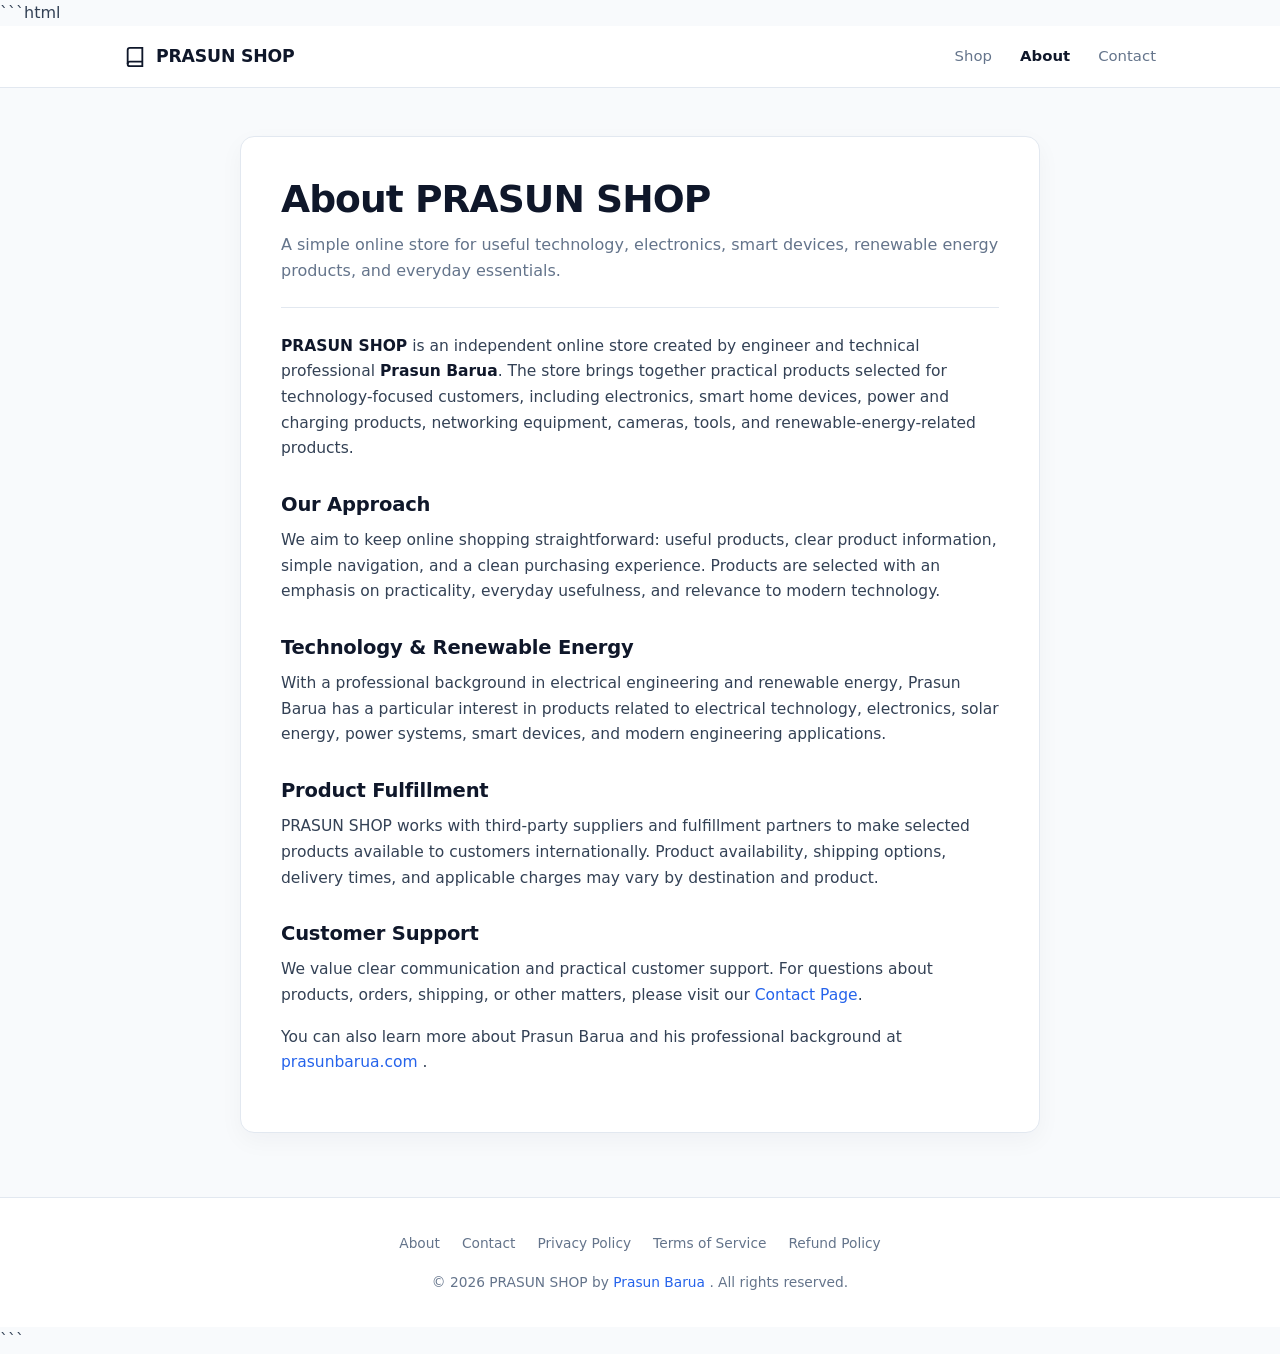
==== about.html @ 03c6f917 "Update about.html" ====
```html
<!DOCTYPE html>
<html lang="en">
<head>

  <!-- Google tag (gtag.js) -->
  <script async src="https://www.googletagmanager.com/gtag/js?id=G-D9F2VQ4247"></script>
  <script>
    window.dataLayer = window.dataLayer || [];
    function gtag(){dataLayer.push(arguments);}
    gtag('js', new Date());
    gtag('config', 'G-D9F2VQ4247');
  </script>

  <meta charset="UTF-8" />
  <meta name="viewport" content="width=device-width, initial-scale=1.0" />

  <meta
    name="description"
    content="Learn about PRASUN SHOP, an online store offering practical technology, electronics, smart home, renewable energy, and everyday digital products."
  />

  <meta
    name="robots"
    content="index, follow"
  />

  <title>About — PRASUN SHOP</title>

  <!-- Google AdSense -->
  <script
    async
    src="https://pagead2.googlesyndication.com/pagead/js/adsbygoogle.js?client=ca-pub-8736637194399168"
    crossorigin="anonymous">
  </script>

  <style>

    /* =========================================================================
       RESET / BASE
       ========================================================================= */

    * {
      box-sizing: border-box;
      margin: 0;
      padding: 0;
    }

    :root {
      --bg: #f8fafc;
      --surface: #ffffff;
      --border: #e2e8f0;
      --text: #0f172a;
      --body: #334155;
      --muted: #64748b;
      --primary: #2563eb;
      --primary-hover: #1d4ed8;
      --max-width: 1080px;
    }

    html {
      scroll-behavior: smooth;
    }

    body {
      background: var(--bg);
      color: var(--body);
      font-family:
        system-ui,
        -apple-system,
        BlinkMacSystemFont,
        "Segoe UI",
        Roboto,
        Helvetica,
        Arial,
        sans-serif;
      line-height: 1.65;
      -webkit-font-smoothing: antialiased;
      text-rendering: optimizeLegibility;
    }

    a {
      color: var(--primary);
      text-decoration: none;
    }

    a:hover {
      color: var(--primary-hover);
    }


    /* =========================================================================
       HEADER
       ========================================================================= */

    .header {
      position: sticky;
      top: 0;
      z-index: 100;

      background: rgba(255, 255, 255, 0.96);

      border-bottom: 1px solid var(--border);

      backdrop-filter: blur(12px);
      -webkit-backdrop-filter: blur(12px);
    }

    .header-container {
      width: 100%;
      max-width: var(--max-width);

      margin: 0 auto;

      display: flex;
      align-items: center;
      justify-content: space-between;

      gap: 24px;

      padding:
        16px
        24px;
    }


    /* =========================================================================
       LOGO
       ========================================================================= */

    .logo {
      display: inline-flex;
      align-items: center;
      gap: 10px;

      color: var(--text);

      text-decoration: none;

      font-size: 1.08rem;
      font-weight: 700;
      letter-spacing: -0.01em;

      white-space: nowrap;
    }

    .logo:hover {
      color: var(--text);
    }

    .logo svg {
      width: 22px;
      height: 22px;

      flex: 0 0 auto;
    }


    /* =========================================================================
       NAVIGATION
       ========================================================================= */

    .nav-links {
      display: flex;
      align-items: center;
      gap: 28px;
    }

    .nav-links a {
      color: var(--muted);

      font-size: 0.93rem;
      font-weight: 500;

      text-decoration: none;

      transition:
        color 0.18s ease;
    }

    .nav-links a:hover,
    .nav-links a.active {
      color: var(--text);
    }

    .nav-links a.active {
      font-weight: 600;
    }


    /* =========================================================================
       MAIN CONTENT
       ========================================================================= */

    main {
      width: 100%;
    }

    .content-card {
      width: calc(100% - 32px);
      max-width: 800px;

      margin:
        48px auto
        64px;

      padding:
        40px;

      background: var(--surface);

      border: 1px solid var(--border);

      border-radius: 14px;

      box-shadow:
        0 8px 24px rgba(15, 23, 42, 0.04);
    }

    h1 {
      color: var(--text);

      font-size: clamp(
        1.9rem,
        4vw,
        2.35rem
      );

      line-height: 1.2;

      letter-spacing: -0.025em;

      margin-bottom: 10px;
    }

    .subtitle {
      color: var(--muted);

      font-size: 1rem;

      line-height: 1.65;

      padding-bottom: 22px;

      margin-bottom: 26px;

      border-bottom: 1px solid var(--border);
    }

    h2 {
      color: var(--text);

      font-size: 1.22rem;

      line-height: 1.35;

      margin:
        30px 0
        10px;

      letter-spacing: -0.01em;
    }

    p {
      color: var(--body);

      font-size: 0.97rem;

      margin-bottom: 16px;
    }

    strong {
      color: var(--text);
      font-weight: 650;
    }


    /* =========================================================================
       FOOTER
       ========================================================================= */

    .footer {
      border-top: 1px solid var(--border);

      background: var(--surface);

      padding:
        34px
        20px;

      text-align: center;

      color: var(--muted);

      font-size: 0.86rem;
    }

    .footer-container {
      width: 100%;
      max-width: var(--max-width);

      margin: 0 auto;

      display: flex;
      flex-direction: column;
      align-items: center;

      gap: 16px;
    }

    .footer-links {
      display: flex;
      flex-wrap: wrap;
      justify-content: center;

      gap:
        10px
        22px;
    }

    .footer-links a {
      color: var(--muted);

      font-weight: 500;

      text-decoration: none;

      transition:
        color 0.18s ease;
    }

    .footer-links a:hover {
      color: var(--text);
    }

    .footer p {
      margin: 0;

      color: var(--muted);

      font-size: 0.86rem;
    }


    /* =========================================================================
       MOBILE
       ========================================================================= */

    @media (max-width: 700px) {

      .header-container {
        padding:
          14px
          16px;

        gap: 16px;
      }

      .logo {
        font-size: 1rem;
      }

      .nav-links {
        gap: 16px;
      }

      .nav-links a {
        font-size: 0.86rem;
      }

      .content-card {
        width: calc(100% - 24px);

        margin:
          28px auto
          40px;

        padding:
          28px
          22px;

        border-radius: 12px;
      }

      h1 {
        font-size: 1.85rem;
      }

      .subtitle {
        font-size: 0.95rem;
      }

      h2 {
        font-size: 1.15rem;
      }

      p {
        font-size: 0.94rem;
      }

      .footer {
        padding:
          28px
          16px;
      }

      .footer-links {
        gap:
          8px
          16px;
      }

    }


    /* =========================================================================
       ACCESSIBILITY
       ========================================================================= */

    :focus-visible {
      outline:
        2px solid
        var(--primary);

      outline-offset: 3px;
    }

    @media (prefers-reduced-motion: reduce) {

      html {
        scroll-behavior: auto;
      }

      *,
      *::before,
      *::after {
        transition: none !important;
      }

    }

  </style>

</head>

<body>

  <!-- =======================================================================
       HEADER
       ======================================================================= -->

  <header class="header">

    <div class="header-container">

      <a
        href="index.html"
        class="logo"
        aria-label="PRASUN SHOP home"
      >

        <svg
          width="22"
          height="22"
          viewBox="0 0 24 24"
          fill="none"
          stroke="currentColor"
          stroke-width="2"
          aria-hidden="true"
        >
          <path d="M4 19.5A2.5 2.5 0 0 1 6.5 17H20"></path>
          <path d="M6.5 2H20v20H6.5A2.5 2.5 0 0 1 4 19.5v-15A2.5 2.5 0 0 1 6.5 2z"></path>
        </svg>

        <span>PRASUN SHOP</span>

      </a>


      <nav
        class="nav-links"
        aria-label="Primary navigation"
      >

        <a href="index.html">
          Shop
        </a>

        <a
          href="about.html"
          class="active"
          aria-current="page"
        >
          About
        </a>

        <a href="contact.html">
          Contact
        </a>

      </nav>

    </div>

  </header>


  <!-- =======================================================================
       MAIN
       ======================================================================= -->

  <main>

    <article class="content-card">

      <h1>
        About PRASUN SHOP
      </h1>

      <p class="subtitle">
        A simple online store for useful technology, electronics,
        smart devices, renewable energy products, and everyday essentials.
      </p>


      <p>
        <strong>PRASUN SHOP</strong> is an independent online store
        created by engineer and technical professional
        <strong>Prasun Barua</strong>.
        The store brings together practical products selected for
        technology-focused customers, including electronics,
        smart home devices, power and charging products,
        networking equipment, cameras, tools, and renewable-energy-related
        products.
      </p>


      <h2>
        Our Approach
      </h2>

      <p>
        We aim to keep online shopping straightforward:
        useful products, clear product information, simple navigation,
        and a clean purchasing experience.
        Products are selected with an emphasis on practicality,
        everyday usefulness, and relevance to modern technology.
      </p>


      <h2>
        Technology & Renewable Energy
      </h2>

      <p>
        With a professional background in electrical engineering
        and renewable energy, Prasun Barua has a particular interest
        in products related to electrical technology, electronics,
        solar energy, power systems, smart devices, and modern
        engineering applications.
      </p>


      <h2>
        Product Fulfillment
      </h2>

      <p>
        PRASUN SHOP works with third-party suppliers and fulfillment
        partners to make selected products available to customers
        internationally. Product availability, shipping options,
        delivery times, and applicable charges may vary by destination
        and product.
      </p>


      <h2>
        Customer Support
      </h2>

      <p>
        We value clear communication and practical customer support.
        For questions about products, orders, shipping, or other matters,
        please visit our
        <a href="contact.html">Contact Page</a>.
      </p>


      <p>
        You can also learn more about Prasun Barua and his professional
        background at
        <a
          href="https://prasunbarua.com"
          target="_blank"
          rel="noopener noreferrer"
        >
          prasunbarua.com
        </a>.
      </p>

    </article>

  </main>


  <!-- =======================================================================
       FOOTER
       ======================================================================= -->

  <footer class="footer">

    <div class="footer-container">

      <nav
        class="footer-links"
        aria-label="Footer navigation"
      >

        <a href="about.html">
          About
        </a>

        <a href="contact.html">
          Contact
        </a>

        <a href="privacy.html">
          Privacy Policy
        </a>

        <a href="terms.html">
          Terms of Service
        </a>

        <a href="refund.html">
          Refund Policy
        </a>

      </nav>


      <p>
        &copy; 2026 PRASUN SHOP by
        <a
          href="https://prasunbarua.com"
          target="_blank"
          rel="noopener noreferrer"
        >
          Prasun Barua
        </a>.
        All rights reserved.
      </p>

    </div>

  </footer>

</body>
</html>
```
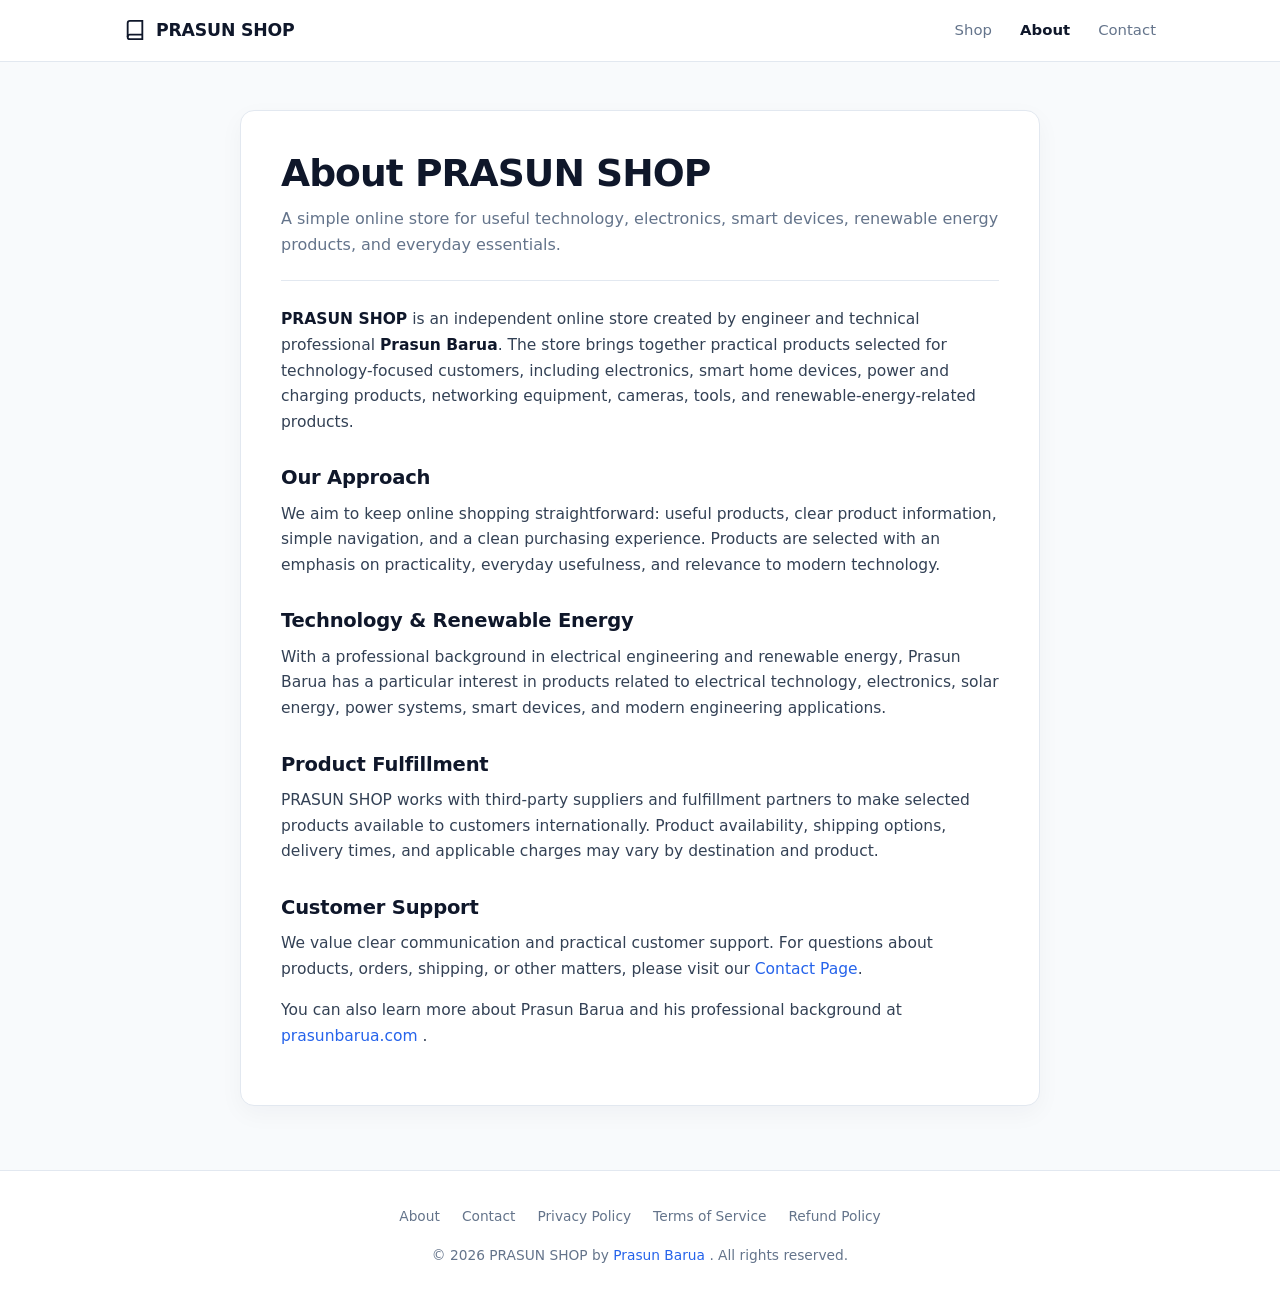
==== commit 8967445e: "Update about.html" ====
--- a/about.html
+++ b/about.html
@@ -1,4 +1,3 @@
-```html
 <!DOCTYPE html>
 <html lang="en">
 <head>
@@ -657,4 +656,4 @@
 
 </body>
 </html>
-```
+
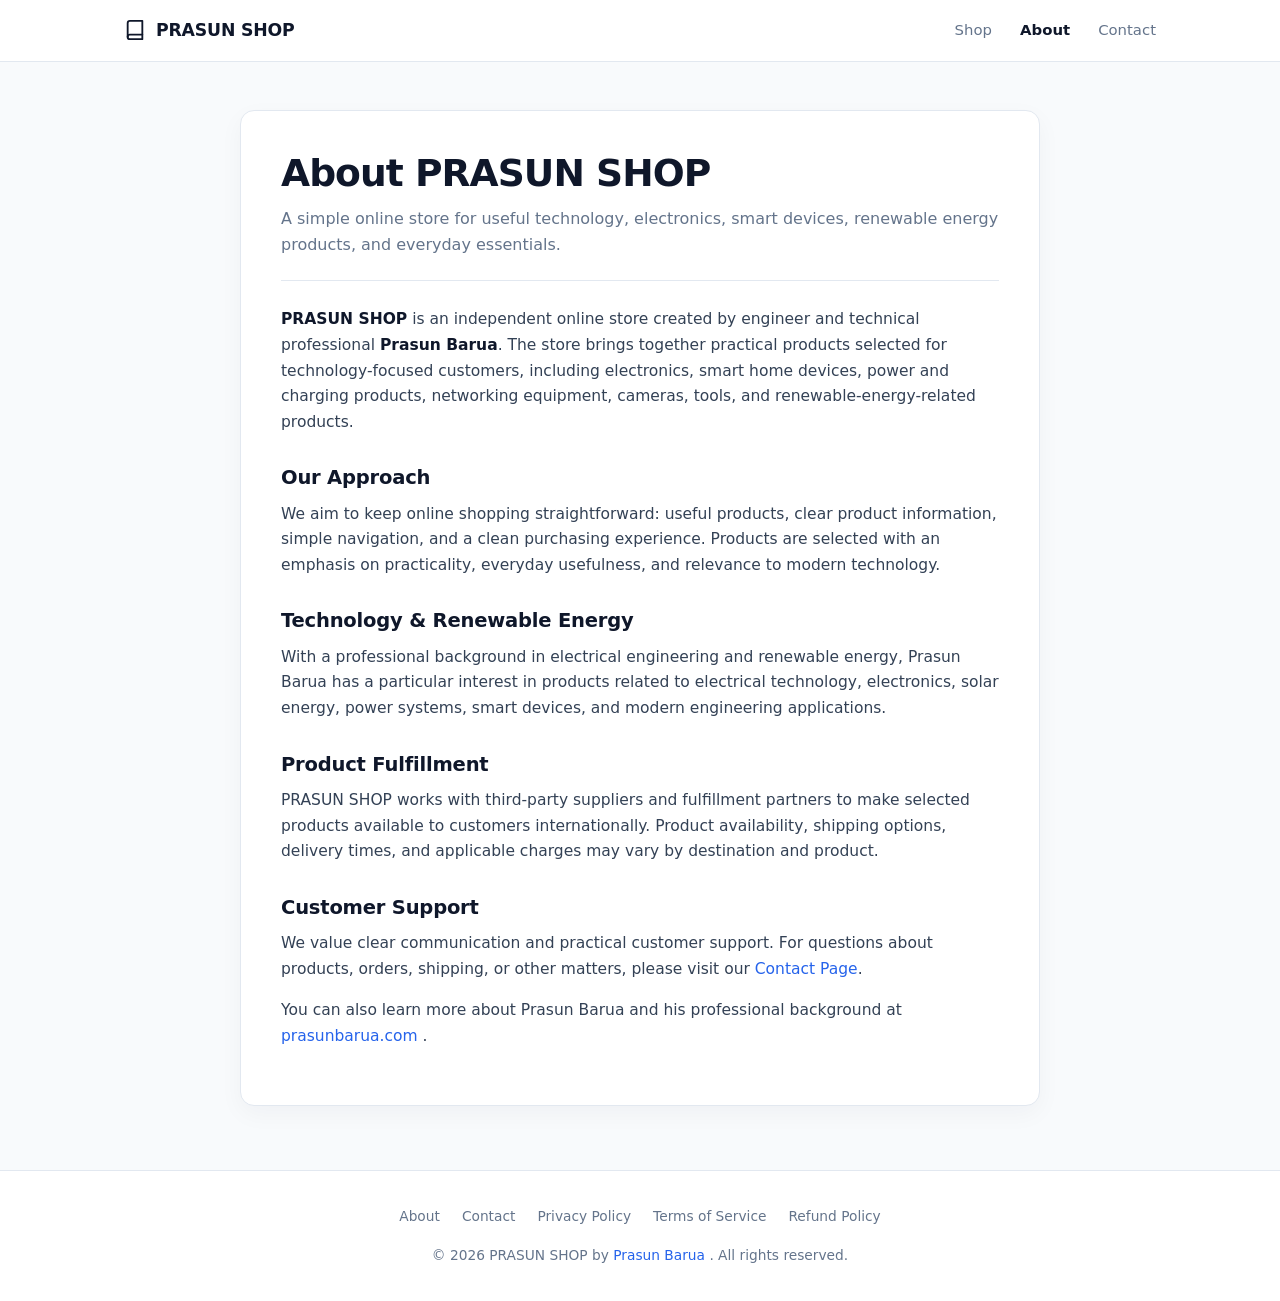
==== commit 1466e66d: "Update about.html" ====
--- a/about.html
+++ b/about.html
@@ -16,7 +16,7 @@
 
   <meta
     name="description"
-    content="Learn about PRASUN SHOP, an online store offering practical technology, electronics, smart home, renewable energy, and everyday digital products."
+    content="Learn about PRASUN SHOP, an online store for technology, electronics, smart devices, renewable energy products, and everyday essentials."
   />
 
   <meta
@@ -34,10 +34,6 @@
   </script>
 
   <style>
-
-    /* =========================================================================
-       RESET / BASE
-       ========================================================================= */
 
     * {
       box-sizing: border-box;
@@ -88,9 +84,9 @@
     }
 
 
-    /* =========================================================================
+    /* =======================================================================
        HEADER
-       ========================================================================= */
+       ======================================================================= */
 
     .header {
       position: sticky;
@@ -117,15 +113,13 @@
 
       gap: 24px;
 
-      padding:
-        16px
-        24px;
-    }
-
-
-    /* =========================================================================
-       LOGO
-       ========================================================================= */
+      padding: 16px 24px;
+    }
+
+
+    /* =======================================================================
+       PRASUN SHOP HOME PAGE LOGO
+       ======================================================================= */
 
     .logo {
       display: inline-flex;
@@ -147,17 +141,22 @@
       color: var(--text);
     }
 
-    .logo svg {
+    /*
+     * Same simple book-style icon used by the home-page version.
+     */
+    .logo-icon {
       width: 22px;
       height: 22px;
 
       flex: 0 0 auto;
-    }
-
-
-    /* =========================================================================
+
+      display: block;
+    }
+
+
+    /* =======================================================================
        NAVIGATION
-       ========================================================================= */
+       ======================================================================= */
 
     .nav-links {
       display: flex;
@@ -173,8 +172,7 @@
 
       text-decoration: none;
 
-      transition:
-        color 0.18s ease;
+      transition: color 0.18s ease;
     }
 
     .nav-links a:hover,
@@ -187,9 +185,9 @@
     }
 
 
-    /* =========================================================================
+    /* =======================================================================
        MAIN CONTENT
-       ========================================================================= */
+       ======================================================================= */
 
     main {
       width: 100%;
@@ -199,12 +197,9 @@
       width: calc(100% - 32px);
       max-width: 800px;
 
-      margin:
-        48px auto
-        64px;
-
-      padding:
-        40px;
+      margin: 48px auto 64px;
+
+      padding: 40px;
 
       background: var(--surface);
 
@@ -219,11 +214,7 @@
     h1 {
       color: var(--text);
 
-      font-size: clamp(
-        1.9rem,
-        4vw,
-        2.35rem
-      );
+      font-size: clamp(1.9rem, 4vw, 2.35rem);
 
       line-height: 1.2;
 
@@ -253,9 +244,7 @@
 
       line-height: 1.35;
 
-      margin:
-        30px 0
-        10px;
+      margin: 30px 0 10px;
 
       letter-spacing: -0.01em;
     }
@@ -274,18 +263,16 @@
     }
 
 
-    /* =========================================================================
+    /* =======================================================================
        FOOTER
-       ========================================================================= */
+       ======================================================================= */
 
     .footer {
       border-top: 1px solid var(--border);
 
       background: var(--surface);
 
-      padding:
-        34px
-        20px;
+      padding: 34px 20px;
 
       text-align: center;
 
@@ -312,9 +299,7 @@
       flex-wrap: wrap;
       justify-content: center;
 
-      gap:
-        10px
-        22px;
+      gap: 10px 22px;
     }
 
     .footer-links a {
@@ -324,8 +309,7 @@
 
       text-decoration: none;
 
-      transition:
-        color 0.18s ease;
+      transition: color 0.18s ease;
     }
 
     .footer-links a:hover {
@@ -341,17 +325,14 @@
     }
 
 
-    /* =========================================================================
+    /* =======================================================================
        MOBILE
-       ========================================================================= */
+       ======================================================================= */
 
     @media (max-width: 700px) {
 
       .header-container {
-        padding:
-          14px
-          16px;
-
+        padding: 14px 16px;
         gap: 16px;
       }
 
@@ -370,13 +351,9 @@
       .content-card {
         width: calc(100% - 24px);
 
-        margin:
-          28px auto
-          40px;
-
-        padding:
-          28px
-          22px;
+        margin: 28px auto 40px;
+
+        padding: 28px 22px;
 
         border-radius: 12px;
       }
@@ -398,29 +375,22 @@
       }
 
       .footer {
-        padding:
-          28px
-          16px;
+        padding: 28px 16px;
       }
 
       .footer-links {
-        gap:
-          8px
-          16px;
-      }
-
-    }
-
-
-    /* =========================================================================
+        gap: 8px 16px;
+      }
+
+    }
+
+
+    /* =======================================================================
        ACCESSIBILITY
-       ========================================================================= */
+       ======================================================================= */
 
     :focus-visible {
-      outline:
-        2px solid
-        var(--primary);
-
+      outline: 2px solid var(--primary);
       outline-offset: 3px;
     }
 
@@ -458,13 +428,17 @@
         aria-label="PRASUN SHOP home"
       >
 
+        <!-- SAME HOME PAGE LOGO ICON -->
         <svg
+          class="logo-icon"
           width="22"
           height="22"
           viewBox="0 0 24 24"
           fill="none"
           stroke="currentColor"
           stroke-width="2"
+          stroke-linecap="round"
+          stroke-linejoin="round"
           aria-hidden="true"
         >
           <path d="M4 19.5A2.5 2.5 0 0 1 6.5 17H20"></path>
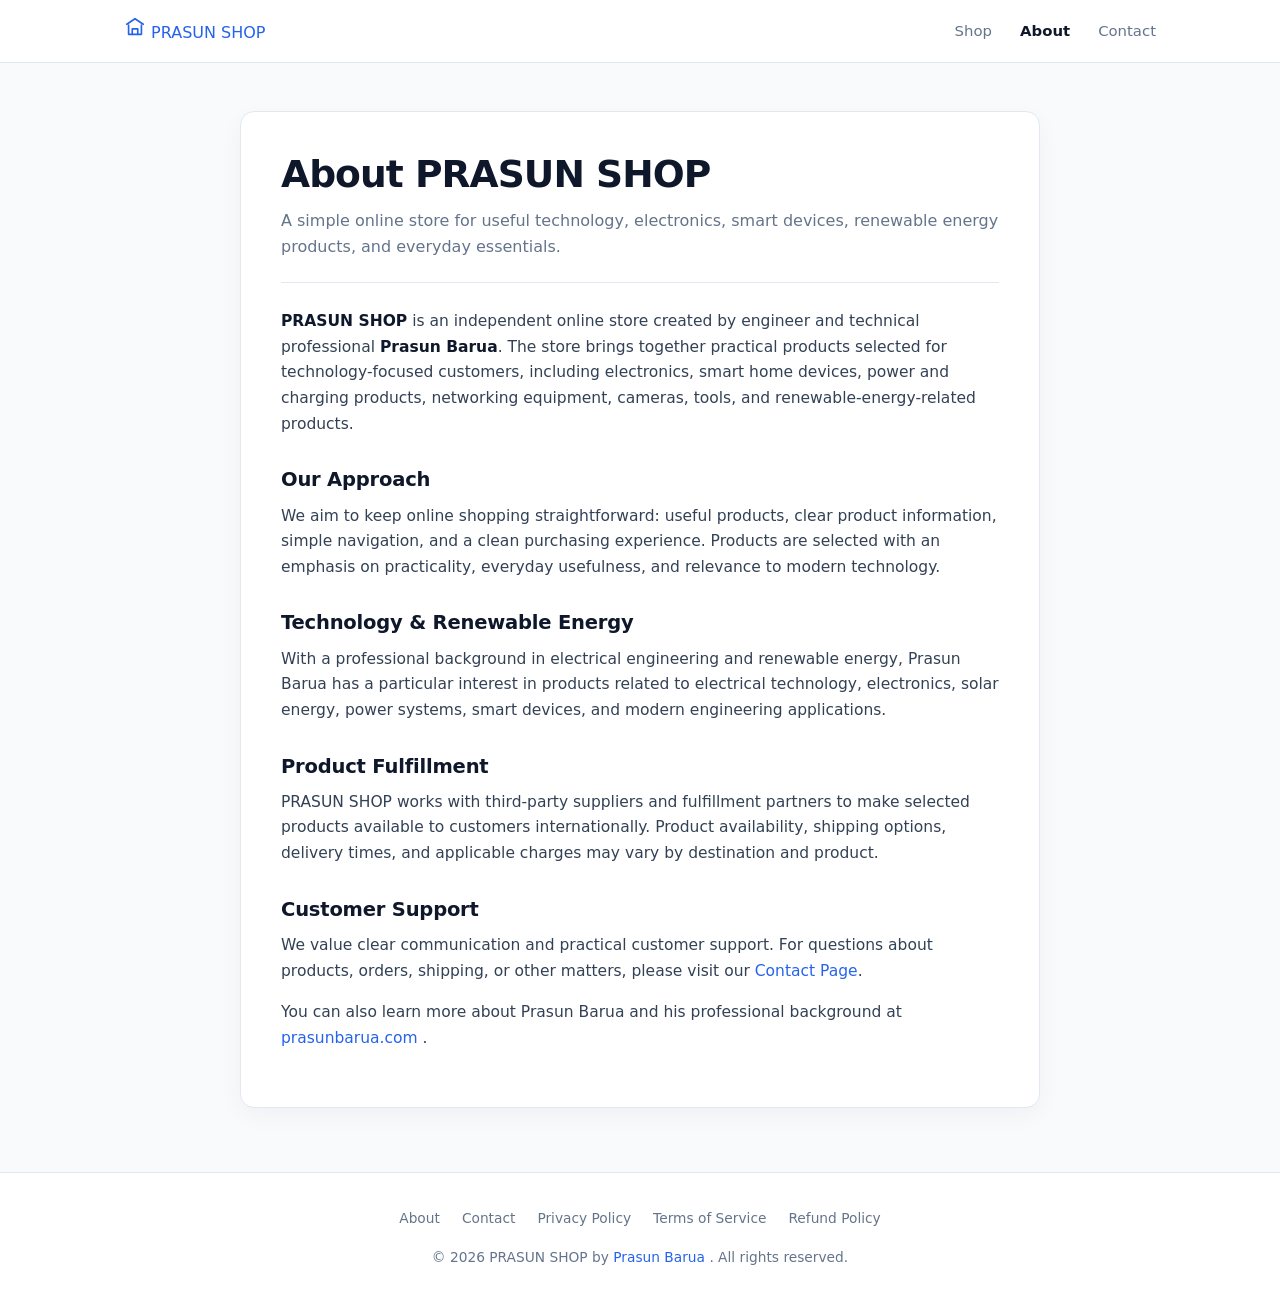
==== commit 87566f91: "Update about.html" ====
--- a/about.html
+++ b/about.html
@@ -422,28 +422,30 @@
 
     <div class="header-container">
 
-      <a
-        href="index.html"
-        class="logo"
-        aria-label="PRASUN SHOP home"
-      >
-
-        <!-- SAME HOME PAGE LOGO ICON -->
-        <svg
-          class="logo-icon"
-          width="22"
-          height="22"
-          viewBox="0 0 24 24"
-          fill="none"
-          stroke="currentColor"
-          stroke-width="2"
-          stroke-linecap="round"
-          stroke-linejoin="round"
-          aria-hidden="true"
-        >
-          <path d="M4 19.5A2.5 2.5 0 0 1 6.5 17H20"></path>
-          <path d="M6.5 2H20v20H6.5A2.5 2.5 0 0 1 4 19.5v-15A2.5 2.5 0 0 1 6.5 2z"></path>
-        </svg>
+       <a
+                href="/"
+                class="site-logo"
+                aria-label="PRASUN SHOP home"
+            >
+
+                <svg
+                    width="22"
+                    height="22"
+                    viewBox="0 0 24 24"
+                    fill="none"
+                    stroke="currentColor"
+                    stroke-width="1.8"
+                    stroke-linecap="round"
+                    stroke-linejoin="round"
+                    aria-hidden="true"
+                    focusable="false"
+                >
+
+                    <path d="M3 9l9-6 9 6"></path>
+                    <path d="M5 10v10h14V10"></path>
+                    <path d="M9 20v-6h6v6"></path>
+
+                </svg>
 
         <span>PRASUN SHOP</span>
 
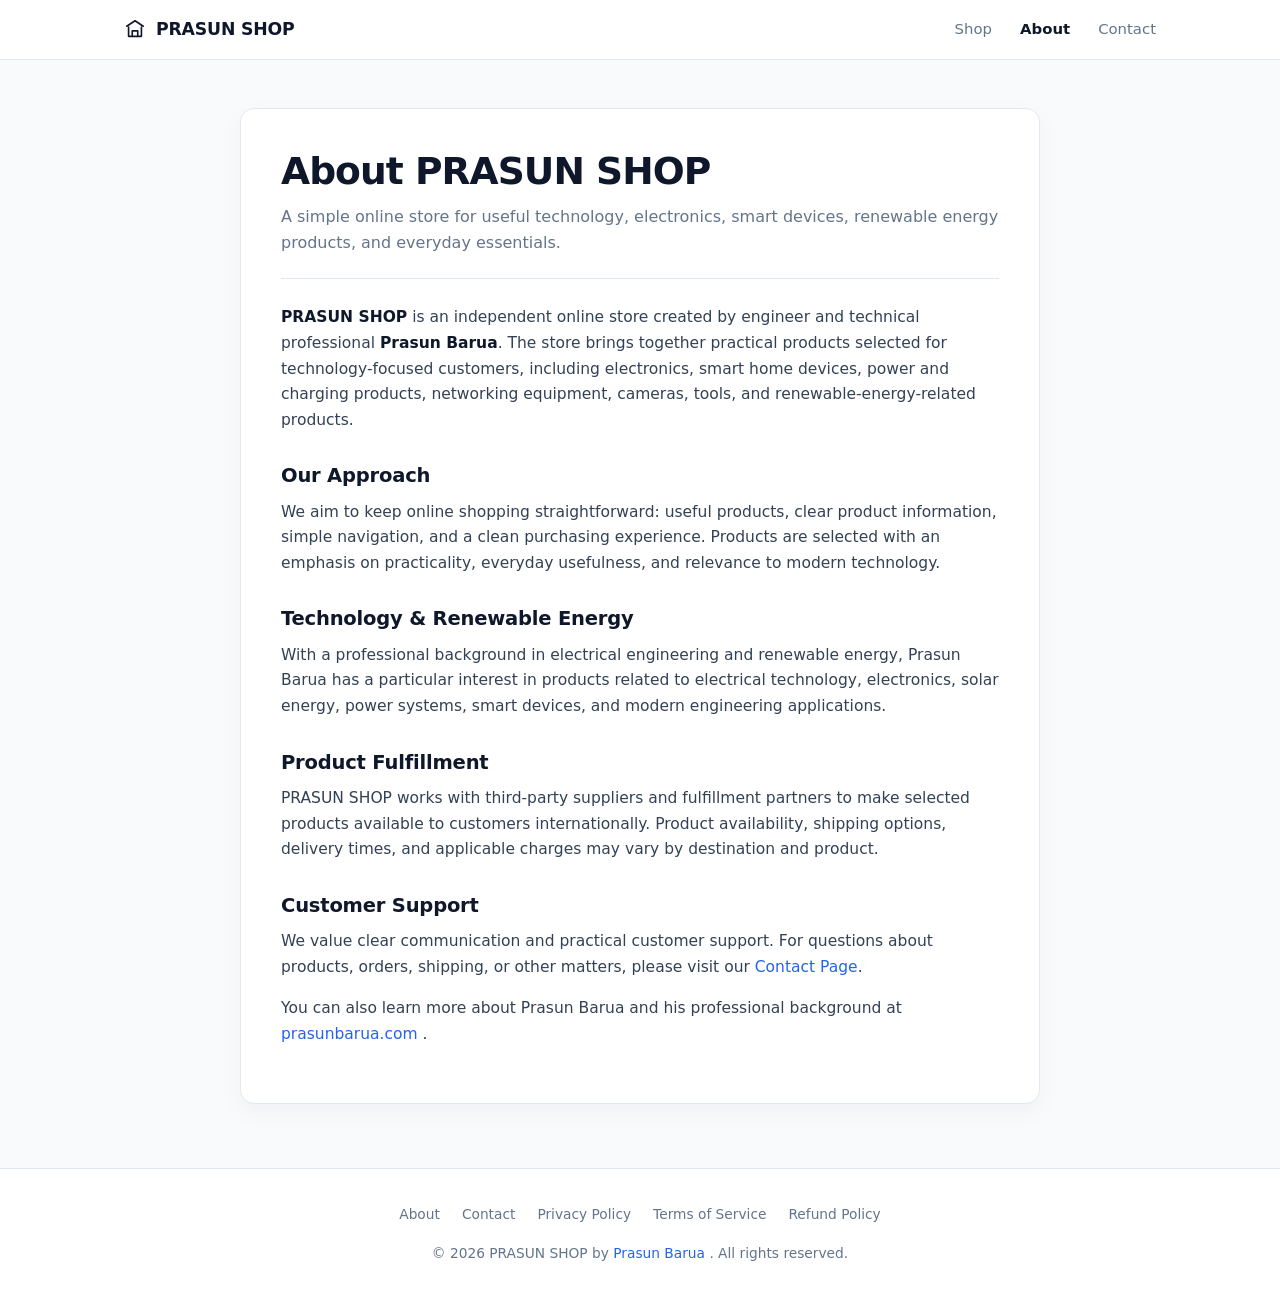
==== commit 6ba3eb20: "Update about.html" ====
--- a/about.html
+++ b/about.html
@@ -11,18 +11,18 @@
     gtag('config', 'G-D9F2VQ4247');
   </script>
 
-  <meta charset="UTF-8" />
-  <meta name="viewport" content="width=device-width, initial-scale=1.0" />
+  <meta charset="UTF-8">
+  <meta name="viewport" content="width=device-width, initial-scale=1.0">
 
   <meta
     name="description"
-    content="Learn about PRASUN SHOP, an online store for technology, electronics, smart devices, renewable energy products, and everyday essentials."
-  />
+    content="About PRASUN SHOP — a clean online store for technology, electronics, smart devices, renewable energy products, and everyday essentials."
+  >
 
   <meta
     name="robots"
     content="index, follow"
-  />
+  >
 
   <title>About — PRASUN SHOP</title>
 
@@ -33,7 +33,12 @@
     crossorigin="anonymous">
   </script>
 
+
   <style>
+
+    /* =======================================================================
+       RESET
+       ======================================================================= */
 
     * {
       box-sizing: border-box;
@@ -41,25 +46,41 @@
       padding: 0;
     }
 
+
+    /* =======================================================================
+       DESIGN TOKENS
+       ======================================================================= */
+
     :root {
-      --bg: #f8fafc;
+      --page-bg: #f8fafc;
       --surface: #ffffff;
       --border: #e2e8f0;
-      --text: #0f172a;
-      --body: #334155;
-      --muted: #64748b;
+
+      --text-dark: #0f172a;
+      --text-body: #334155;
+      --text-muted: #64748b;
+
       --primary: #2563eb;
       --primary-hover: #1d4ed8;
+
       --max-width: 1080px;
     }
+
+
+    /* =======================================================================
+       BODY
+       ======================================================================= */
 
     html {
       scroll-behavior: smooth;
     }
 
     body {
-      background: var(--bg);
-      color: var(--body);
+      min-height: 100vh;
+
+      background: var(--page-bg);
+      color: var(--text-body);
+
       font-family:
         system-ui,
         -apple-system,
@@ -69,10 +90,13 @@
         Helvetica,
         Arial,
         sans-serif;
+
       line-height: 1.65;
+
       -webkit-font-smoothing: antialiased;
       text-rendering: optimizeLegibility;
     }
+
 
     a {
       color: var(--primary);
@@ -101,6 +125,7 @@
       -webkit-backdrop-filter: blur(12px);
     }
 
+
     .header-container {
       width: 100%;
       max-width: var(--max-width);
@@ -113,38 +138,39 @@
 
       gap: 24px;
 
-      padding: 16px 24px;
-    }
-
-
-    /* =======================================================================
-       PRASUN SHOP HOME PAGE LOGO
-       ======================================================================= */
-
-    .logo {
+      padding: 15px 24px;
+    }
+
+
+    /* =======================================================================
+       PRASUN SHOP LOGO
+       ======================================================================= */
+
+    .site-logo {
       display: inline-flex;
       align-items: center;
+
       gap: 10px;
 
-      color: var(--text);
+      color: var(--text-dark);
 
       text-decoration: none;
 
       font-size: 1.08rem;
       font-weight: 700;
+
       letter-spacing: -0.01em;
 
       white-space: nowrap;
     }
 
-    .logo:hover {
-      color: var(--text);
-    }
-
-    /*
-     * Same simple book-style icon used by the home-page version.
-     */
-    .logo-icon {
+
+    .site-logo:hover {
+      color: var(--text-dark);
+    }
+
+
+    .site-logo svg {
       width: 22px;
       height: 22px;
 
@@ -161,24 +187,29 @@
     .nav-links {
       display: flex;
       align-items: center;
+
       gap: 28px;
     }
 
+
     .nav-links a {
-      color: var(--muted);
+      color: var(--text-muted);
 
       font-size: 0.93rem;
       font-weight: 500;
 
       text-decoration: none;
 
-      transition: color 0.18s ease;
-    }
+      transition:
+        color 0.18s ease;
+    }
+
 
     .nav-links a:hover,
     .nav-links a.active {
-      color: var(--text);
-    }
+      color: var(--text-dark);
+    }
+
 
     .nav-links a.active {
       font-weight: 600;
@@ -186,12 +217,13 @@
 
 
     /* =======================================================================
-       MAIN CONTENT
+       MAIN
        ======================================================================= */
 
     main {
       width: 100%;
     }
+
 
     .content-card {
       width: calc(100% - 32px);
@@ -211,10 +243,15 @@
         0 8px 24px rgba(15, 23, 42, 0.04);
     }
 
+
     h1 {
-      color: var(--text);
-
-      font-size: clamp(1.9rem, 4vw, 2.35rem);
+      color: var(--text-dark);
+
+      font-size: clamp(
+        1.9rem,
+        4vw,
+        2.35rem
+      );
 
       line-height: 1.2;
 
@@ -223,8 +260,9 @@
       margin-bottom: 10px;
     }
 
+
     .subtitle {
-      color: var(--muted);
+      color: var(--text-muted);
 
       font-size: 1rem;
 
@@ -237,8 +275,9 @@
       border-bottom: 1px solid var(--border);
     }
 
+
     h2 {
-      color: var(--text);
+      color: var(--text-dark);
 
       font-size: 1.22rem;
 
@@ -249,16 +288,18 @@
       letter-spacing: -0.01em;
     }
 
+
     p {
-      color: var(--body);
+      color: var(--text-body);
 
       font-size: 0.97rem;
 
       margin-bottom: 16px;
     }
 
+
     strong {
-      color: var(--text);
+      color: var(--text-dark);
       font-weight: 650;
     }
 
@@ -276,10 +317,11 @@
 
       text-align: center;
 
-      color: var(--muted);
+      color: var(--text-muted);
 
       font-size: 0.86rem;
     }
+
 
     .footer-container {
       width: 100%;
@@ -294,32 +336,38 @@
       gap: 16px;
     }
 
+
     .footer-links {
       display: flex;
       flex-wrap: wrap;
+
       justify-content: center;
 
       gap: 10px 22px;
     }
 
+
     .footer-links a {
-      color: var(--muted);
+      color: var(--text-muted);
 
       font-weight: 500;
 
       text-decoration: none;
 
-      transition: color 0.18s ease;
-    }
+      transition:
+        color 0.18s ease;
+    }
+
 
     .footer-links a:hover {
-      color: var(--text);
-    }
+      color: var(--text-dark);
+    }
+
 
     .footer p {
       margin: 0;
 
-      color: var(--muted);
+      color: var(--text-muted);
 
       font-size: 0.86rem;
     }
@@ -336,18 +384,28 @@
         gap: 16px;
       }
 
-      .logo {
+
+      .site-logo {
         font-size: 1rem;
       }
+
+
+      .site-logo svg {
+        width: 22px;
+        height: 22px;
+      }
+
 
       .nav-links {
         gap: 16px;
       }
 
+
       .nav-links a {
         font-size: 0.86rem;
       }
 
+
       .content-card {
         width: calc(100% - 24px);
 
@@ -358,26 +416,32 @@
         border-radius: 12px;
       }
 
+
       h1 {
         font-size: 1.85rem;
       }
 
+
       .subtitle {
         font-size: 0.95rem;
       }
 
+
       h2 {
         font-size: 1.15rem;
       }
 
+
       p {
         font-size: 0.94rem;
       }
 
+
       .footer {
         padding: 28px 16px;
       }
 
+
       .footer-links {
         gap: 8px 16px;
       }
@@ -391,8 +455,10 @@
 
     :focus-visible {
       outline: 2px solid var(--primary);
+
       outline-offset: 3px;
     }
+
 
     @media (prefers-reduced-motion: reduce) {
 
@@ -412,40 +478,42 @@
 
 </head>
 
+
 <body>
 
-  <!-- =======================================================================
+  <!-- =====================================================================
        HEADER
-       ======================================================================= -->
+       ===================================================================== -->
 
   <header class="header">
 
     <div class="header-container">
 
-       <a
-                href="/"
-                class="site-logo"
-                aria-label="PRASUN SHOP home"
-            >
-
-                <svg
-                    width="22"
-                    height="22"
-                    viewBox="0 0 24 24"
-                    fill="none"
-                    stroke="currentColor"
-                    stroke-width="1.8"
-                    stroke-linecap="round"
-                    stroke-linejoin="round"
-                    aria-hidden="true"
-                    focusable="false"
-                >
-
-                    <path d="M3 9l9-6 9 6"></path>
-                    <path d="M5 10v10h14V10"></path>
-                    <path d="M9 20v-6h6v6"></path>
-
-                </svg>
+      <a
+        href="/"
+        class="site-logo"
+        aria-label="PRASUN SHOP home"
+      >
+
+        <!-- EXACT HOME-PAGE ICON PROVIDED -->
+        <svg
+          width="22"
+          height="22"
+          viewBox="0 0 24 24"
+          fill="none"
+          stroke="currentColor"
+          stroke-width="1.8"
+          stroke-linecap="round"
+          stroke-linejoin="round"
+          aria-hidden="true"
+          focusable="false"
+        >
+
+          <path d="M3 9l9-6 9 6"></path>
+          <path d="M5 10v10h14V10"></path>
+          <path d="M9 20v-6h6v6"></path>
+
+        </svg>
 
         <span>PRASUN SHOP</span>
 
@@ -457,7 +525,7 @@
         aria-label="Primary navigation"
       >
 
-        <a href="index.html">
+        <a href="/">
           Shop
         </a>
 
@@ -480,9 +548,9 @@
   </header>
 
 
-  <!-- =======================================================================
-       MAIN
-       ======================================================================= -->
+  <!-- =====================================================================
+       MAIN CONTENT
+       ===================================================================== -->
 
   <main>
 
@@ -491,6 +559,7 @@
       <h1>
         About PRASUN SHOP
       </h1>
+
 
       <p class="subtitle">
         A simple online store for useful technology, electronics,
@@ -514,6 +583,7 @@
         Our Approach
       </h2>
 
+
       <p>
         We aim to keep online shopping straightforward:
         useful products, clear product information, simple navigation,
@@ -524,8 +594,9 @@
 
 
       <h2>
-        Technology & Renewable Energy
+        Technology &amp; Renewable Energy
       </h2>
+
 
       <p>
         With a professional background in electrical engineering
@@ -540,6 +611,7 @@
         Product Fulfillment
       </h2>
 
+
       <p>
         PRASUN SHOP works with third-party suppliers and fulfillment
         partners to make selected products available to customers
@@ -552,6 +624,7 @@
       <h2>
         Customer Support
       </h2>
+
 
       <p>
         We value clear communication and practical customer support.
@@ -578,9 +651,9 @@
   </main>
 
 
-  <!-- =======================================================================
+  <!-- =====================================================================
        FOOTER
-       ======================================================================= -->
+       ===================================================================== -->
 
   <footer class="footer">
 
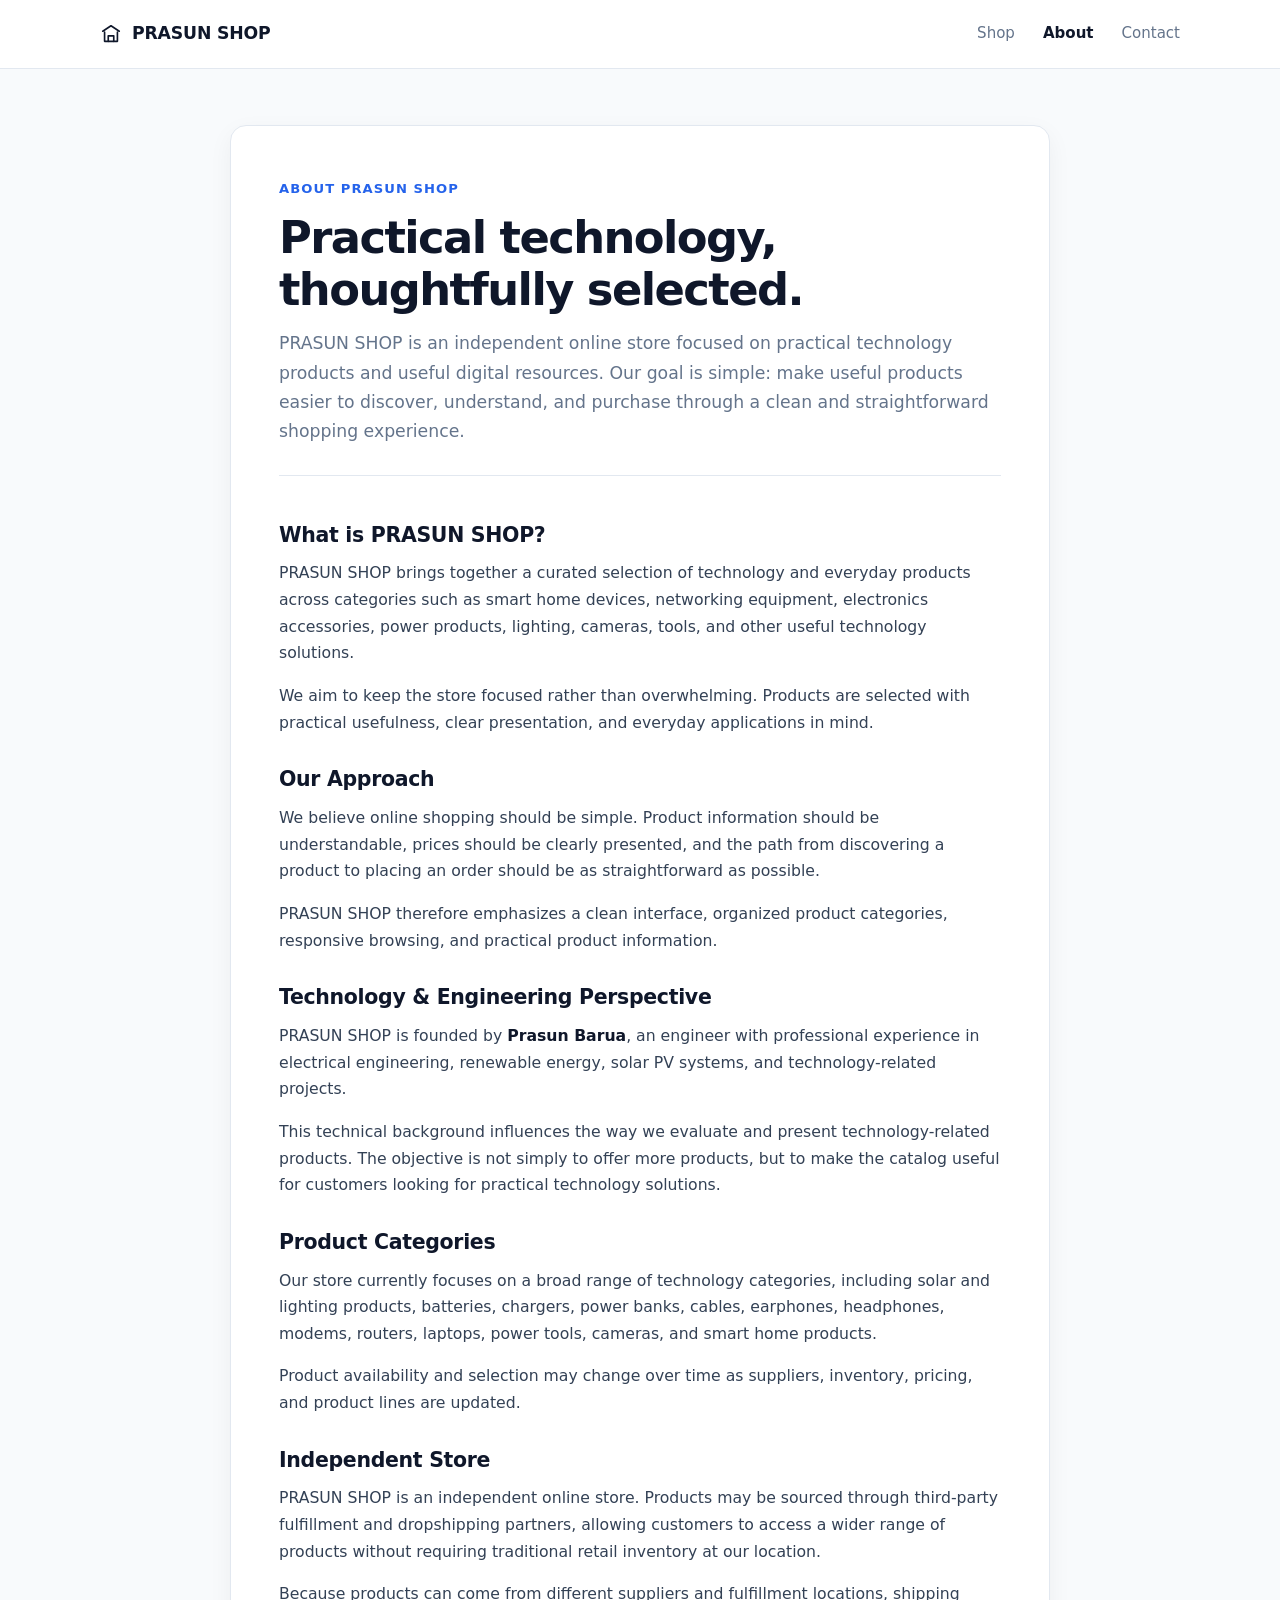
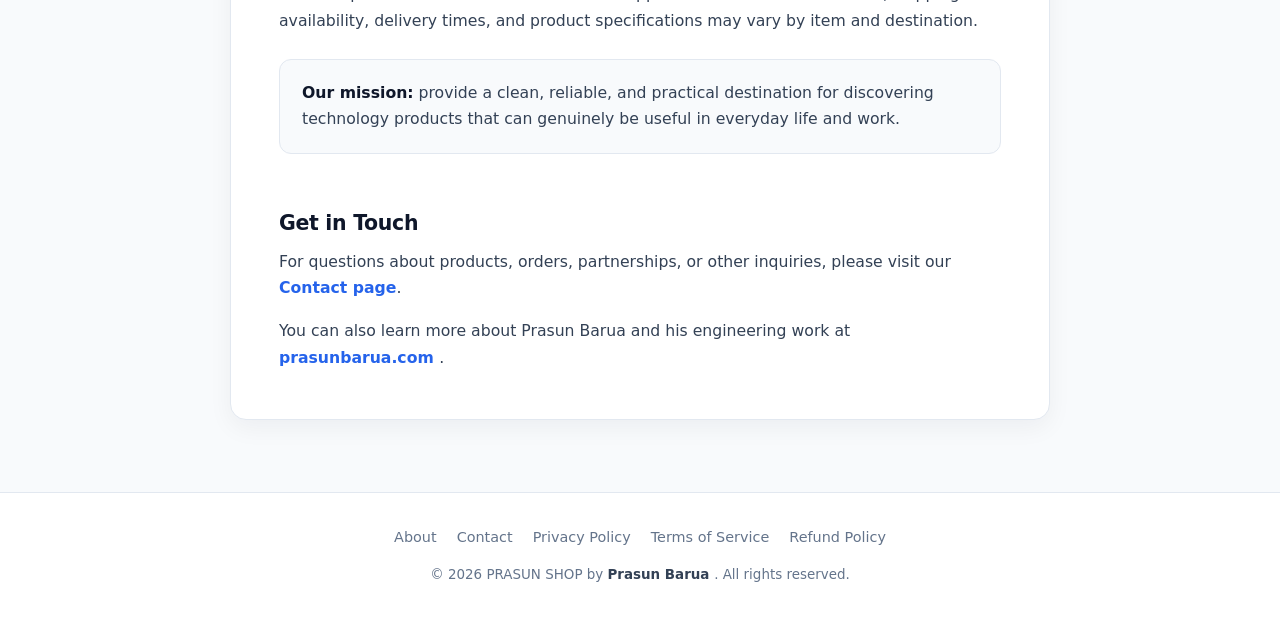
==== commit 1a74f0c7: "Update about.html" ====
--- a/about.html
+++ b/about.html
@@ -1,708 +1,640 @@
 <!DOCTYPE html>
+
 <html lang="en">
 <head>
 
-  <!-- Google tag (gtag.js) -->
-  <script async src="https://www.googletagmanager.com/gtag/js?id=G-D9F2VQ4247"></script>
-  <script>
+
+<!-- Google tag (gtag.js) -->
+<script async src="https://www.googletagmanager.com/gtag/js?id=G-D9F2VQ4247"></script>
+
+<script>
     window.dataLayer = window.dataLayer || [];
-    function gtag(){dataLayer.push(arguments);}
-    gtag('js', new Date());
-    gtag('config', 'G-D9F2VQ4247');
-  </script>
-
-  <meta charset="UTF-8">
-  <meta name="viewport" content="width=device-width, initial-scale=1.0">
-
-  <meta
+
+    function gtag() {
+        dataLayer.push(arguments);
+    }
+
+    gtag("js", new Date());
+    gtag("config", "G-D9F2VQ4247");
+</script>
+
+<meta charset="UTF-8">
+
+<meta
+    name="viewport"
+    content="width=device-width, initial-scale=1.0"
+>
+
+<meta
     name="description"
-    content="About PRASUN SHOP — a clean online store for technology, electronics, smart devices, renewable energy products, and everyday essentials."
-  >
-
-  <meta
+    content="Learn about PRASUN SHOP, an online store offering practical technology products and carefully selected digital resources."
+>
+
+<meta
     name="robots"
     content="index, follow"
-  >
-
-  <title>About — PRASUN SHOP</title>
-
-  <!-- Google AdSense -->
-  <script
-    async
-    src="https://pagead2.googlesyndication.com/pagead/js/adsbygoogle.js?client=ca-pub-8736637194399168"
-    crossorigin="anonymous">
-  </script>
-
-
-  <style>
-
-    /* =======================================================================
-       RESET
-       ======================================================================= */
+>
+
+<title>About — PRASUN SHOP</title>
+
+<link
+    rel="canonical"
+    href="https://shop.prasunbarua.com/about.html"
+>
+
+<!-- Google AdSense -->
+<script async src="https://pagead2.googlesyndication.com/pagead/js/adsbygoogle.js?client=ca-pub-8736637194399168"
+     crossorigin="anonymous"></script>
+
+<style>
+
+    :root {
+        --bg: #f8fafc;
+        --surface: #ffffff;
+        --border: #e2e8f0;
+        --text: #0f172a;
+        --body: #334155;
+        --muted: #64748b;
+        --primary: #2563eb;
+        --primary-hover: #1d4ed8;
+        --max-width: 1080px;
+    }
 
     * {
-      box-sizing: border-box;
-      margin: 0;
-      padding: 0;
-    }
-
-
-    /* =======================================================================
-       DESIGN TOKENS
-       ======================================================================= */
-
-    :root {
-      --page-bg: #f8fafc;
-      --surface: #ffffff;
-      --border: #e2e8f0;
-
-      --text-dark: #0f172a;
-      --text-body: #334155;
-      --text-muted: #64748b;
-
-      --primary: #2563eb;
-      --primary-hover: #1d4ed8;
-
-      --max-width: 1080px;
-    }
-
-
-    /* =======================================================================
-       BODY
-       ======================================================================= */
+        box-sizing: border-box;
+        margin: 0;
+        padding: 0;
+    }
 
     html {
-      scroll-behavior: smooth;
+        scroll-behavior: smooth;
     }
 
     body {
-      min-height: 100vh;
-
-      background: var(--page-bg);
-      color: var(--text-body);
-
-      font-family:
-        system-ui,
-        -apple-system,
-        BlinkMacSystemFont,
-        "Segoe UI",
-        Roboto,
-        Helvetica,
-        Arial,
-        sans-serif;
-
-      line-height: 1.65;
-
-      -webkit-font-smoothing: antialiased;
-      text-rendering: optimizeLegibility;
-    }
-
+        min-height: 100vh;
+        background: var(--bg);
+        color: var(--body);
+        font-family:
+            system-ui,
+            -apple-system,
+            BlinkMacSystemFont,
+            "Segoe UI",
+            Roboto,
+            Helvetica,
+            Arial,
+            sans-serif;
+        line-height: 1.7;
+        -webkit-font-smoothing: antialiased;
+        text-rendering: optimizeLegibility;
+    }
 
     a {
-      color: var(--primary);
-      text-decoration: none;
-    }
-
-    a:hover {
-      color: var(--primary-hover);
-    }
-
-
-    /* =======================================================================
-       HEADER
-       ======================================================================= */
-
-    .header {
-      position: sticky;
-      top: 0;
-      z-index: 100;
-
-      background: rgba(255, 255, 255, 0.96);
-
-      border-bottom: 1px solid var(--border);
-
-      backdrop-filter: blur(12px);
-      -webkit-backdrop-filter: blur(12px);
-    }
-
-
-    .header-container {
-      width: 100%;
-      max-width: var(--max-width);
-
-      margin: 0 auto;
-
-      display: flex;
-      align-items: center;
-      justify-content: space-between;
-
-      gap: 24px;
-
-      padding: 15px 24px;
-    }
-
-
-    /* =======================================================================
-       PRASUN SHOP LOGO
-       ======================================================================= */
+        color: inherit;
+    }
+
+    .site-header {
+        position: sticky;
+        top: 0;
+        z-index: 100;
+        background: rgba(255, 255, 255, 0.94);
+        border-bottom: 1px solid var(--border);
+        backdrop-filter: blur(12px);
+        -webkit-backdrop-filter: blur(12px);
+    }
+
+    .container {
+        width: min(
+            calc(100% - 32px),
+            var(--max-width)
+        );
+        margin: 0 auto;
+    }
+
+    .header-inner {
+        min-height: 68px;
+        display: flex;
+        align-items: center;
+        justify-content: space-between;
+        gap: 24px;
+    }
 
     .site-logo {
-      display: inline-flex;
-      align-items: center;
-
-      gap: 10px;
-
-      color: var(--text-dark);
-
-      text-decoration: none;
-
-      font-size: 1.08rem;
-      font-weight: 700;
-
-      letter-spacing: -0.01em;
-
-      white-space: nowrap;
-    }
-
-
-    .site-logo:hover {
-      color: var(--text-dark);
-    }
-
+        display: inline-flex;
+        align-items: center;
+        gap: 10px;
+        color: var(--text);
+        text-decoration: none;
+        font-size: 1.08rem;
+        font-weight: 700;
+        letter-spacing: -0.01em;
+        white-space: nowrap;
+    }
 
     .site-logo svg {
-      width: 22px;
-      height: 22px;
-
-      flex: 0 0 auto;
-
-      display: block;
-    }
-
-
-    /* =======================================================================
-       NAVIGATION
-       ======================================================================= */
-
-    .nav-links {
-      display: flex;
-      align-items: center;
-
-      gap: 28px;
-    }
-
-
-    .nav-links a {
-      color: var(--text-muted);
-
-      font-size: 0.93rem;
-      font-weight: 500;
-
-      text-decoration: none;
-
-      transition:
-        color 0.18s ease;
-    }
-
-
-    .nav-links a:hover,
-    .nav-links a.active {
-      color: var(--text-dark);
-    }
-
-
-    .nav-links a.active {
-      font-weight: 600;
-    }
-
-
-    /* =======================================================================
-       MAIN
-       ======================================================================= */
-
-    main {
-      width: 100%;
-    }
-
-
-    .content-card {
-      width: calc(100% - 32px);
-      max-width: 800px;
-
-      margin: 48px auto 64px;
-
-      padding: 40px;
-
-      background: var(--surface);
-
-      border: 1px solid var(--border);
-
-      border-radius: 14px;
-
-      box-shadow:
-        0 8px 24px rgba(15, 23, 42, 0.04);
-    }
-
+        flex: 0 0 auto;
+    }
+
+    .site-nav {
+        display: flex;
+        align-items: center;
+        gap: 28px;
+    }
+
+    .site-nav a {
+        color: var(--muted);
+        text-decoration: none;
+        font-size: 0.94rem;
+        font-weight: 500;
+        transition:
+            color 0.2s ease;
+    }
+
+    .site-nav a:hover,
+    .site-nav a:focus-visible,
+    .site-nav a.active {
+        color: var(--text);
+    }
+
+    .site-nav a.active {
+        font-weight: 650;
+    }
+
+    .main {
+        padding: 56px 0 72px;
+    }
+
+    .about-card {
+        max-width: 820px;
+        margin: 0 auto;
+        padding: 48px;
+        background: var(--surface);
+        border: 1px solid var(--border);
+        border-radius: 16px;
+        box-shadow:
+            0 8px 24px rgba(15, 23, 42, 0.05);
+    }
+
+    .eyebrow {
+        display: inline-block;
+        margin-bottom: 12px;
+        color: var(--primary);
+        font-size: 0.82rem;
+        font-weight: 700;
+        letter-spacing: 0.08em;
+        text-transform: uppercase;
+    }
 
     h1 {
-      color: var(--text-dark);
-
-      font-size: clamp(
-        1.9rem,
-        4vw,
-        2.35rem
-      );
-
-      line-height: 1.2;
-
-      letter-spacing: -0.025em;
-
-      margin-bottom: 10px;
-    }
-
-
-    .subtitle {
-      color: var(--text-muted);
-
-      font-size: 1rem;
-
-      line-height: 1.65;
-
-      padding-bottom: 22px;
-
-      margin-bottom: 26px;
-
-      border-bottom: 1px solid var(--border);
-    }
-
+        color: var(--text);
+        font-size: clamp(
+            2rem,
+            4vw,
+            2.8rem
+        );
+        line-height: 1.15;
+        letter-spacing: -0.035em;
+        margin-bottom: 14px;
+    }
+
+    .lead {
+        color: var(--muted);
+        font-size: 1.08rem;
+        line-height: 1.7;
+        padding-bottom: 28px;
+        border-bottom: 1px solid var(--border);
+    }
+
+    .section {
+        padding-top: 30px;
+    }
 
     h2 {
-      color: var(--text-dark);
-
-      font-size: 1.22rem;
-
-      line-height: 1.35;
-
-      margin: 30px 0 10px;
-
-      letter-spacing: -0.01em;
-    }
-
+        color: var(--text);
+        font-size: 1.28rem;
+        line-height: 1.3;
+        letter-spacing: -0.015em;
+        margin-bottom: 12px;
+    }
 
     p {
-      color: var(--text-body);
-
-      font-size: 0.97rem;
-
-      margin-bottom: 16px;
-    }
-
+        color: var(--body);
+        font-size: 0.98rem;
+        margin-bottom: 16px;
+    }
+
+    p:last-child {
+        margin-bottom: 0;
+    }
 
     strong {
-      color: var(--text-dark);
-      font-weight: 650;
-    }
-
-
-    /* =======================================================================
-       FOOTER
-       ======================================================================= */
-
-    .footer {
-      border-top: 1px solid var(--border);
-
-      background: var(--surface);
-
-      padding: 34px 20px;
-
-      text-align: center;
-
-      color: var(--text-muted);
-
-      font-size: 0.86rem;
-    }
-
-
-    .footer-container {
-      width: 100%;
-      max-width: var(--max-width);
-
-      margin: 0 auto;
-
-      display: flex;
-      flex-direction: column;
-      align-items: center;
-
-      gap: 16px;
-    }
-
+        color: var(--text);
+        font-weight: 650;
+    }
+
+    .highlight {
+        margin-top: 24px;
+        padding: 20px 22px;
+        background: #f8fafc;
+        border: 1px solid var(--border);
+        border-radius: 12px;
+    }
+
+    .highlight p {
+        margin-bottom: 0;
+    }
+
+    .links {
+        margin-top: 26px;
+    }
+
+    .links a {
+        color: var(--primary);
+        text-decoration: none;
+        font-weight: 600;
+    }
+
+    .links a:hover,
+    .links a:focus-visible {
+        color: var(--primary-hover);
+        text-decoration: underline;
+    }
+
+    .site-footer {
+        border-top: 1px solid var(--border);
+        background: var(--surface);
+        padding: 32px 0;
+    }
+
+    .footer-inner {
+        display: flex;
+        flex-direction: column;
+        align-items: center;
+        gap: 14px;
+        text-align: center;
+    }
 
     .footer-links {
-      display: flex;
-      flex-wrap: wrap;
-
-      justify-content: center;
-
-      gap: 10px 22px;
-    }
-
+        display: flex;
+        flex-wrap: wrap;
+        justify-content: center;
+        gap: 20px;
+    }
 
     .footer-links a {
-      color: var(--text-muted);
-
-      font-weight: 500;
-
-      text-decoration: none;
-
-      transition:
-        color 0.18s ease;
-    }
-
-
-    .footer-links a:hover {
-      color: var(--text-dark);
-    }
-
-
-    .footer p {
-      margin: 0;
-
-      color: var(--text-muted);
-
-      font-size: 0.86rem;
-    }
-
-
-    /* =======================================================================
-       MOBILE
-       ======================================================================= */
-
-    @media (max-width: 700px) {
-
-      .header-container {
-        padding: 14px 16px;
-        gap: 16px;
-      }
-
-
-      .site-logo {
-        font-size: 1rem;
-      }
-
-
-      .site-logo svg {
-        width: 22px;
-        height: 22px;
-      }
-
-
-      .nav-links {
-        gap: 16px;
-      }
-
-
-      .nav-links a {
-        font-size: 0.86rem;
-      }
-
-
-      .content-card {
-        width: calc(100% - 24px);
-
-        margin: 28px auto 40px;
-
-        padding: 28px 22px;
-
-        border-radius: 12px;
-      }
-
-
-      h1 {
-        font-size: 1.85rem;
-      }
-
-
-      .subtitle {
-        font-size: 0.95rem;
-      }
-
-
-      h2 {
-        font-size: 1.15rem;
-      }
-
-
-      p {
-        font-size: 0.94rem;
-      }
-
-
-      .footer {
-        padding: 28px 16px;
-      }
-
-
-      .footer-links {
-        gap: 8px 16px;
-      }
-
-    }
-
-
-    /* =======================================================================
-       ACCESSIBILITY
-       ======================================================================= */
+        color: var(--muted);
+        text-decoration: none;
+        font-size: 0.9rem;
+        font-weight: 500;
+    }
+
+    .footer-links a:hover,
+    .footer-links a:focus-visible {
+        color: var(--text);
+    }
+
+    .copyright {
+        color: var(--muted);
+        font-size: 0.84rem;
+    }
+
+    .copyright a {
+        color: var(--body);
+        text-decoration: none;
+        font-weight: 600;
+    }
+
+    .copyright a:hover,
+    .copyright a:focus-visible {
+        color: var(--primary);
+    }
 
     :focus-visible {
-      outline: 2px solid var(--primary);
-
-      outline-offset: 3px;
-    }
-
-
-    @media (prefers-reduced-motion: reduce) {
-
-      html {
-        scroll-behavior: auto;
-      }
-
-      *,
-      *::before,
-      *::after {
-        transition: none !important;
-      }
-
-    }
-
-  </style>
+        outline: 3px solid rgba(37, 99, 235, 0.25);
+        outline-offset: 3px;
+        border-radius: 4px;
+    }
+
+    @media (max-width: 720px) {
+
+        .container {
+            width: min(
+                calc(100% - 24px),
+                var(--max-width)
+            );
+        }
+
+        .header-inner {
+            min-height: 62px;
+        }
+
+        .site-nav {
+            gap: 16px;
+        }
+
+        .site-nav a {
+            font-size: 0.88rem;
+        }
+
+        .main {
+            padding: 28px 0 44px;
+        }
+
+        .about-card {
+            padding: 30px 22px;
+            border-radius: 14px;
+        }
+
+        .lead {
+            font-size: 1rem;
+        }
+
+    }
+
+    @media (max-width: 500px) {
+
+        .header-inner {
+            align-items: flex-start;
+            padding: 14px 0;
+            flex-direction: column;
+            gap: 10px;
+        }
+
+        .site-nav {
+            width: 100%;
+            gap: 18px;
+        }
+
+        .site-nav a {
+            font-size: 0.86rem;
+        }
+
+        h1 {
+            font-size: 2rem;
+        }
+
+        .about-card {
+            padding: 26px 18px;
+        }
+
+    }
+
+</style>
+
 
 </head>
 
-
 <body>
 
-  <!-- =====================================================================
-       HEADER
-       ===================================================================== -->
-
-  <header class="header">
-
-    <div class="header-container">
-
-      <a
-        href="/"
-        class="site-logo"
-        aria-label="PRASUN SHOP home"
-      >
-
-        <!-- EXACT HOME-PAGE ICON PROVIDED -->
-        <svg
-          width="22"
-          height="22"
-          viewBox="0 0 24 24"
-          fill="none"
-          stroke="currentColor"
-          stroke-width="1.8"
-          stroke-linecap="round"
-          stroke-linejoin="round"
-          aria-hidden="true"
-          focusable="false"
+
+<header class="site-header">
+
+    <div class="container header-inner">
+
+        <!-- BRAND -->
+
+        <a
+            href="/"
+            class="site-logo"
+            aria-label="PRASUN SHOP home"
         >
 
-          <path d="M3 9l9-6 9 6"></path>
-          <path d="M5 10v10h14V10"></path>
-          <path d="M9 20v-6h6v6"></path>
-
-        </svg>
-
-        <span>PRASUN SHOP</span>
-
-      </a>
-
-
-      <nav
-        class="nav-links"
-        aria-label="Primary navigation"
-      >
-
-        <a href="/">
-          Shop
+            <svg
+                width="22"
+                height="22"
+                viewBox="0 0 24 24"
+                fill="none"
+                stroke="currentColor"
+                stroke-width="1.8"
+                stroke-linecap="round"
+                stroke-linejoin="round"
+                aria-hidden="true"
+                focusable="false"
+            >
+
+                <path d="M3 9l9-6 9 6"></path>
+                <path d="M5 10v10h14V10"></path>
+                <path d="M9 20v-6h6v6"></path>
+
+            </svg>
+
+            <span>PRASUN SHOP</span>
+
         </a>
 
-        <a
-          href="about.html"
-          class="active"
-          aria-current="page"
+        <nav
+            class="site-nav"
+            aria-label="Primary navigation"
         >
-          About
-        </a>
-
-        <a href="contact.html">
-          Contact
-        </a>
-
-      </nav>
+
+            <a href="/">Shop</a>
+
+            <a
+                href="/about.html"
+                class="active"
+                aria-current="page"
+            >
+                About
+            </a>
+
+            <a href="/contact.html">
+                Contact
+            </a>
+
+        </nav>
 
     </div>
 
-  </header>
-
-
-  <!-- =====================================================================
-       MAIN CONTENT
-       ===================================================================== -->
-
-  <main>
-
-    <article class="content-card">
-
-      <h1>
-        About PRASUN SHOP
-      </h1>
-
-
-      <p class="subtitle">
-        A simple online store for useful technology, electronics,
-        smart devices, renewable energy products, and everyday essentials.
-      </p>
-
-
-      <p>
-        <strong>PRASUN SHOP</strong> is an independent online store
-        created by engineer and technical professional
-        <strong>Prasun Barua</strong>.
-        The store brings together practical products selected for
-        technology-focused customers, including electronics,
-        smart home devices, power and charging products,
-        networking equipment, cameras, tools, and renewable-energy-related
-        products.
-      </p>
-
-
-      <h2>
-        Our Approach
-      </h2>
-
-
-      <p>
-        We aim to keep online shopping straightforward:
-        useful products, clear product information, simple navigation,
-        and a clean purchasing experience.
-        Products are selected with an emphasis on practicality,
-        everyday usefulness, and relevance to modern technology.
-      </p>
-
-
-      <h2>
-        Technology &amp; Renewable Energy
-      </h2>
-
-
-      <p>
-        With a professional background in electrical engineering
-        and renewable energy, Prasun Barua has a particular interest
-        in products related to electrical technology, electronics,
-        solar energy, power systems, smart devices, and modern
-        engineering applications.
-      </p>
-
-
-      <h2>
-        Product Fulfillment
-      </h2>
-
-
-      <p>
-        PRASUN SHOP works with third-party suppliers and fulfillment
-        partners to make selected products available to customers
-        internationally. Product availability, shipping options,
-        delivery times, and applicable charges may vary by destination
-        and product.
-      </p>
-
-
-      <h2>
-        Customer Support
-      </h2>
-
-
-      <p>
-        We value clear communication and practical customer support.
-        For questions about products, orders, shipping, or other matters,
-        please visit our
-        <a href="contact.html">Contact Page</a>.
-      </p>
-
-
-      <p>
-        You can also learn more about Prasun Barua and his professional
-        background at
-        <a
-          href="https://prasunbarua.com"
-          target="_blank"
-          rel="noopener noreferrer"
+</header>
+
+
+<main class="main">
+
+    <div class="container">
+
+        <article class="about-card">
+
+            <span class="eyebrow">
+                About PRASUN SHOP
+            </span>
+
+            <h1>
+                Practical technology, thoughtfully selected.
+            </h1>
+
+            <p class="lead">
+                PRASUN SHOP is an independent online store focused on practical technology products and useful digital resources. Our goal is simple: make useful products easier to discover, understand, and purchase through a clean and straightforward shopping experience.
+            </p>
+
+
+            <section class="section">
+
+                <h2>
+                    What is PRASUN SHOP?
+                </h2>
+
+                <p>
+                    PRASUN SHOP brings together a curated selection of technology and everyday products across categories such as smart home devices, networking equipment, electronics accessories, power products, lighting, cameras, tools, and other useful technology solutions.
+                </p>
+
+                <p>
+                    We aim to keep the store focused rather than overwhelming. Products are selected with practical usefulness, clear presentation, and everyday applications in mind.
+                </p>
+
+            </section>
+
+
+            <section class="section">
+
+                <h2>
+                    Our Approach
+                </h2>
+
+                <p>
+                    We believe online shopping should be simple. Product information should be understandable, prices should be clearly presented, and the path from discovering a product to placing an order should be as straightforward as possible.
+                </p>
+
+                <p>
+                    PRASUN SHOP therefore emphasizes a clean interface, organized product categories, responsive browsing, and practical product information.
+                </p>
+
+            </section>
+
+
+            <section class="section">
+
+                <h2>
+                    Technology & Engineering Perspective
+                </h2>
+
+                <p>
+                    PRASUN SHOP is founded by <strong>Prasun Barua</strong>, an engineer with professional experience in electrical engineering, renewable energy, solar PV systems, and technology-related projects.
+                </p>
+
+                <p>
+                    This technical background influences the way we evaluate and present technology-related products. The objective is not simply to offer more products, but to make the catalog useful for customers looking for practical technology solutions.
+                </p>
+
+            </section>
+
+
+            <section class="section">
+
+                <h2>
+                    Product Categories
+                </h2>
+
+                <p>
+                    Our store currently focuses on a broad range of technology categories, including solar and lighting products, batteries, chargers, power banks, cables, earphones, headphones, modems, routers, laptops, power tools, cameras, and smart home products.
+                </p>
+
+                <p>
+                    Product availability and selection may change over time as suppliers, inventory, pricing, and product lines are updated.
+                </p>
+
+            </section>
+
+
+            <section class="section">
+
+                <h2>
+                    Independent Store
+                </h2>
+
+                <p>
+                    PRASUN SHOP is an independent online store. Products may be sourced through third-party fulfillment and dropshipping partners, allowing customers to access a wider range of products without requiring traditional retail inventory at our location.
+                </p>
+
+                <p>
+                    Because products can come from different suppliers and fulfillment locations, shipping availability, delivery times, and product specifications may vary by item and destination.
+                </p>
+
+            </section>
+
+
+            <div class="highlight">
+
+                <p>
+                    <strong>Our mission:</strong>
+                    provide a clean, reliable, and practical destination for discovering technology products that can genuinely be useful in everyday life and work.
+                </p>
+
+            </div>
+
+
+            <section class="section links">
+
+                <h2>
+                    Get in Touch
+                </h2>
+
+                <p>
+                    For questions about products, orders, partnerships, or other inquiries, please visit our
+                    <a href="/contact.html">Contact page</a>.
+                </p>
+
+                <p>
+                    You can also learn more about Prasun Barua and his engineering work at
+                    <a
+                        href="https://prasunbarua.com"
+                        target="_blank"
+                        rel="noopener noreferrer"
+                    >
+                        prasunbarua.com
+                    </a>.
+                </p>
+
+            </section>
+
+        </article>
+
+    </div>
+
+</main>
+
+
+<footer class="site-footer">
+
+    <div class="container footer-inner">
+
+        <nav
+            class="footer-links"
+            aria-label="Footer navigation"
         >
-          prasunbarua.com
-        </a>.
-      </p>
-
-    </article>
-
-  </main>
-
-
-  <!-- =====================================================================
-       FOOTER
-       ===================================================================== -->
-
-  <footer class="footer">
-
-    <div class="footer-container">
-
-      <nav
-        class="footer-links"
-        aria-label="Footer navigation"
-      >
-
-        <a href="about.html">
-          About
-        </a>
-
-        <a href="contact.html">
-          Contact
-        </a>
-
-        <a href="privacy.html">
-          Privacy Policy
-        </a>
-
-        <a href="terms.html">
-          Terms of Service
-        </a>
-
-        <a href="refund.html">
-          Refund Policy
-        </a>
-
-      </nav>
-
-
-      <p>
-        &copy; 2026 PRASUN SHOP by
-        <a
-          href="https://prasunbarua.com"
-          target="_blank"
-          rel="noopener noreferrer"
-        >
-          Prasun Barua
-        </a>.
-        All rights reserved.
-      </p>
+
+            <a href="/about.html">About</a>
+
+            <a href="/contact.html">Contact</a>
+
+            <a href="/privacy.html">
+                Privacy Policy
+            </a>
+
+            <a href="/terms.html">
+                Terms of Service
+            </a>
+
+            <a href="/refund.html">
+                Refund Policy
+            </a>
+
+        </nav>
+
+        <p class="copyright">
+            &copy; 2026 PRASUN SHOP by
+            <a
+                href="https://prasunbarua.com"
+                target="_blank"
+                rel="noopener noreferrer"
+            >
+                Prasun Barua
+            </a>.
+            All rights reserved.
+        </p>
 
     </div>
 
-  </footer>
+</footer>
+
 
 </body>
 </html>
-
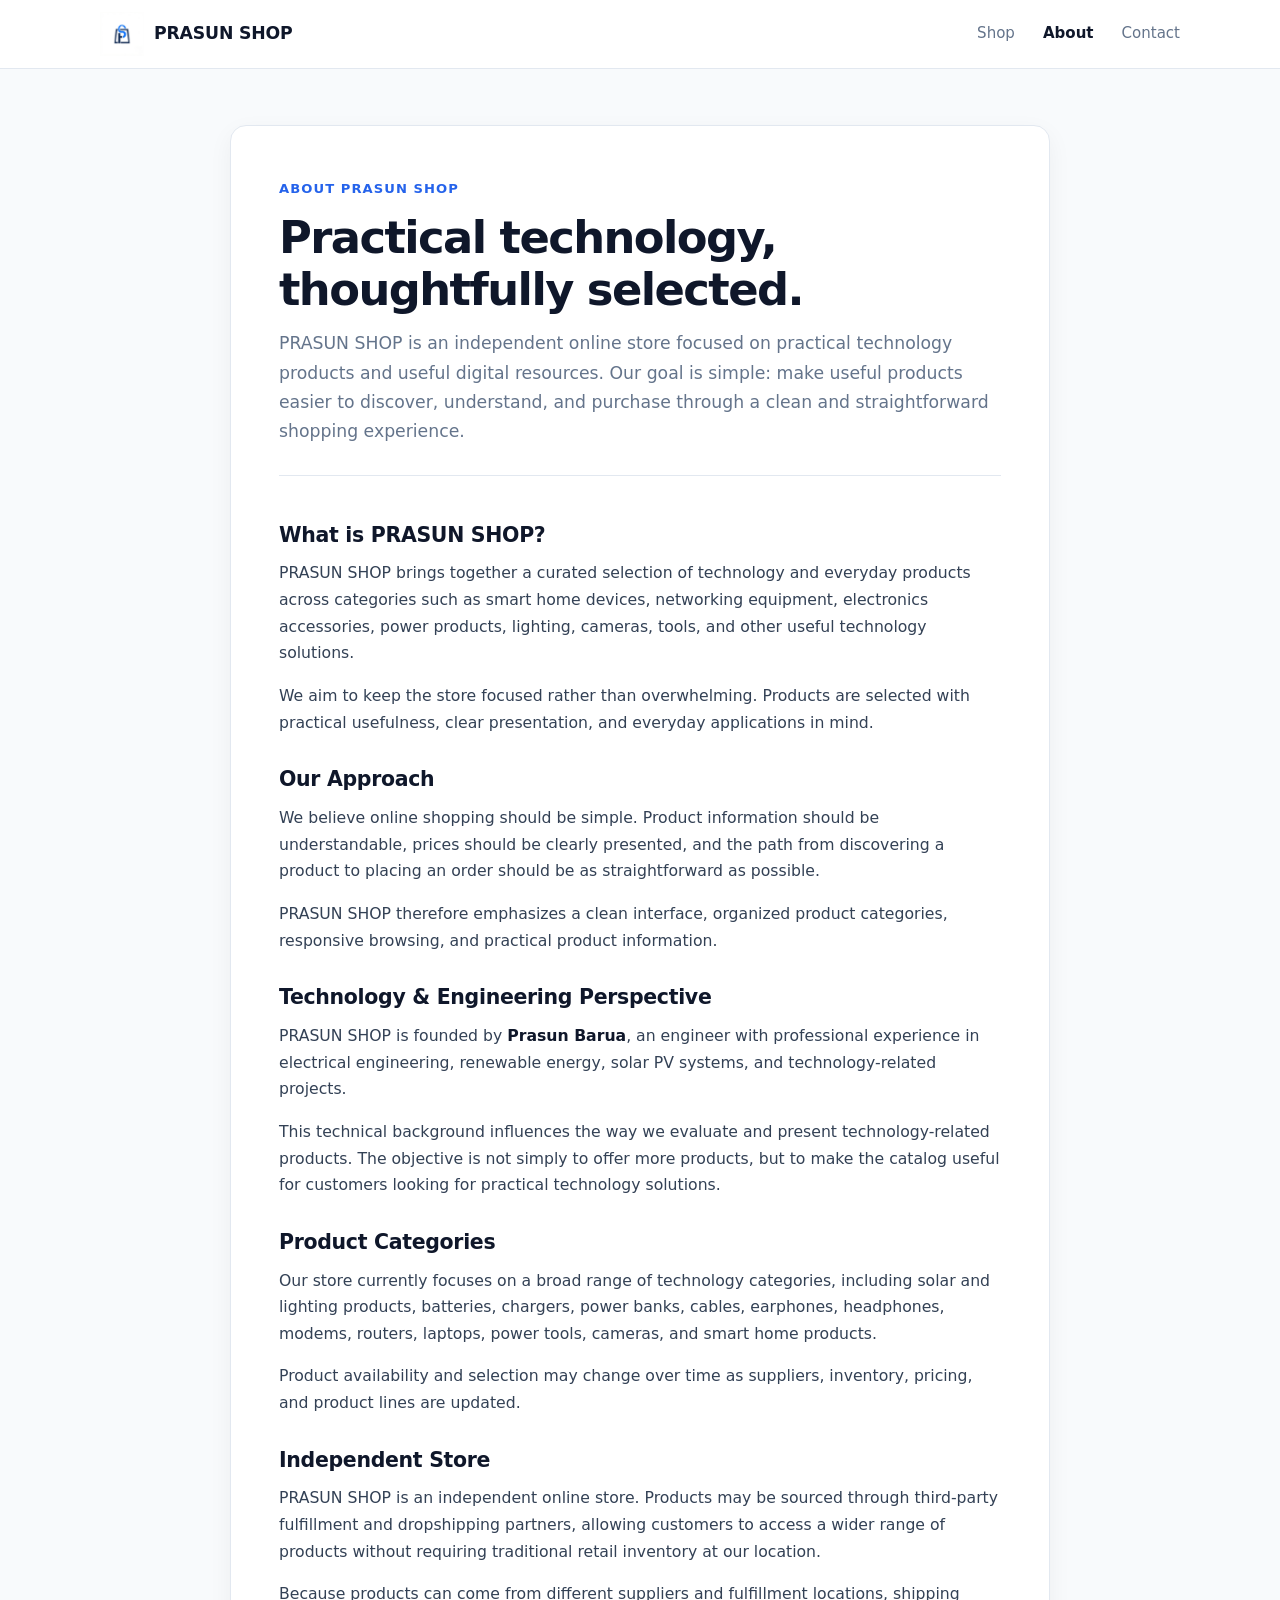
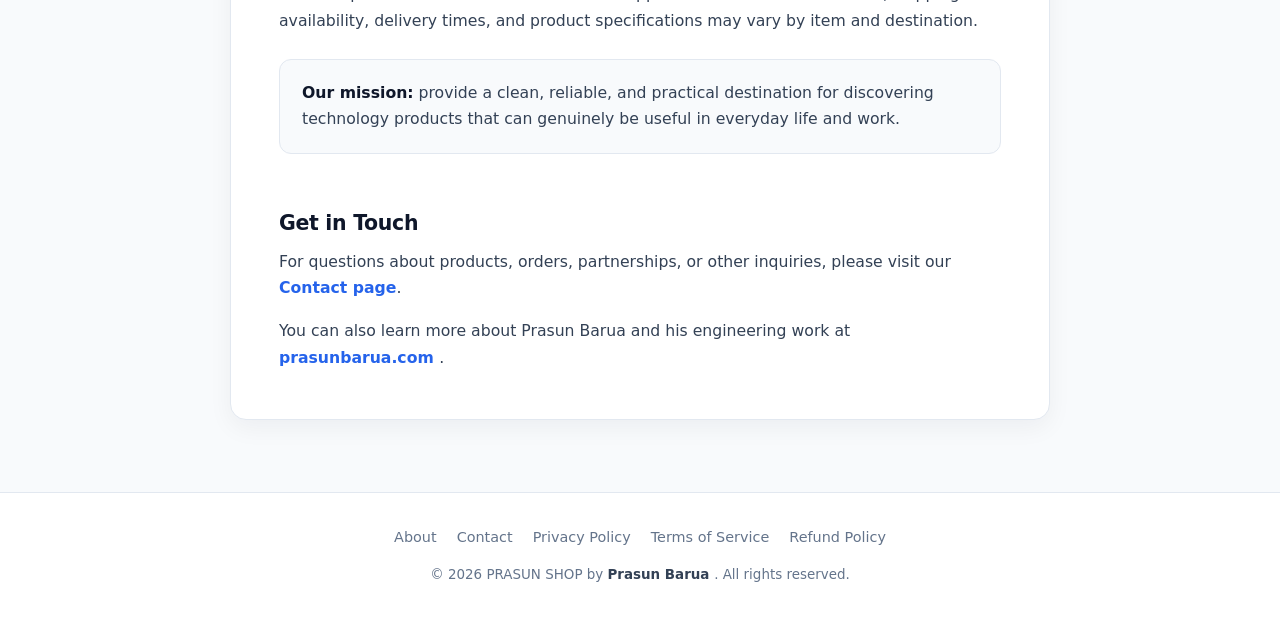
==== commit cd0133a5: "Update about.html" ====
--- a/about.html
+++ b/about.html
@@ -398,24 +398,14 @@
             aria-label="PRASUN SHOP home"
         >
 
-            <svg
-                width="22"
-                height="22"
-                viewBox="0 0 24 24"
-                fill="none"
-                stroke="currentColor"
-                stroke-width="1.8"
-                stroke-linecap="round"
-                stroke-linejoin="round"
-                aria-hidden="true"
-                focusable="false"
-            >
-
-                <path d="M3 9l9-6 9 6"></path>
-                <path d="M5 10v10h14V10"></path>
-                <path d="M9 20v-6h6v6"></path>
-
-            </svg>
+            <img
+    class="site-logo-image"
+    src="/favicon.ico"
+    width="44"
+    height="44"
+    alt="PRASUN SHOP"
+    decoding="async"
+>
 
             <span>PRASUN SHOP</span>
 
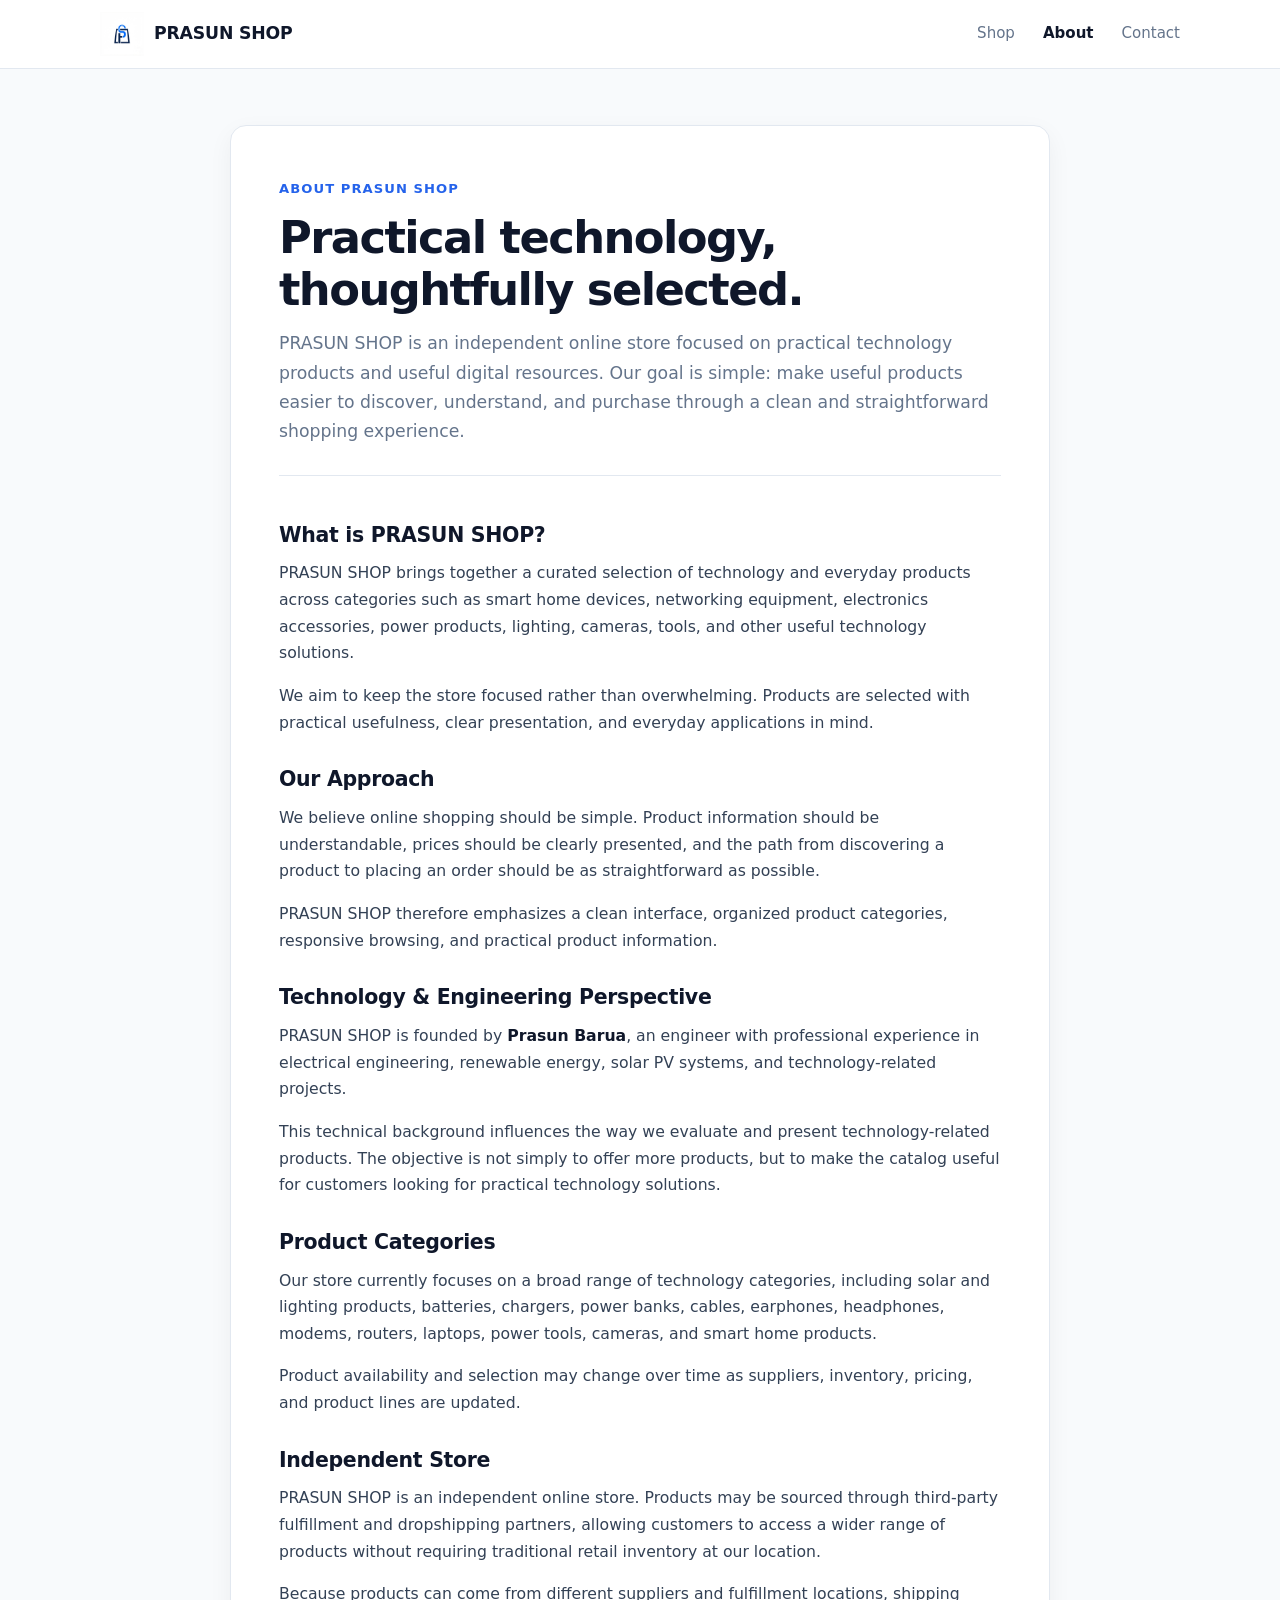
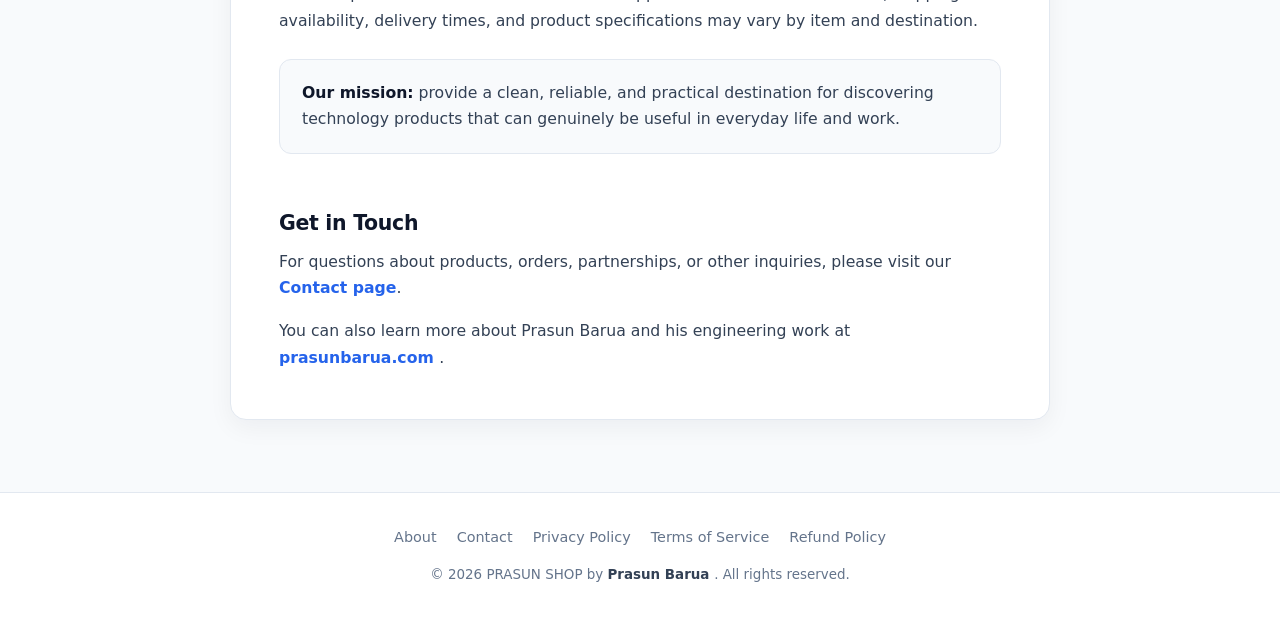
==== commit 6003a10e: "Update about.html" ====
--- a/about.html
+++ b/about.html
@@ -400,7 +400,7 @@
 
             <img
     class="site-logo-image"
-    src="/favicon.ico"
+    src="/logo.jpg"
     width="44"
     height="44"
     alt="PRASUN SHOP"
